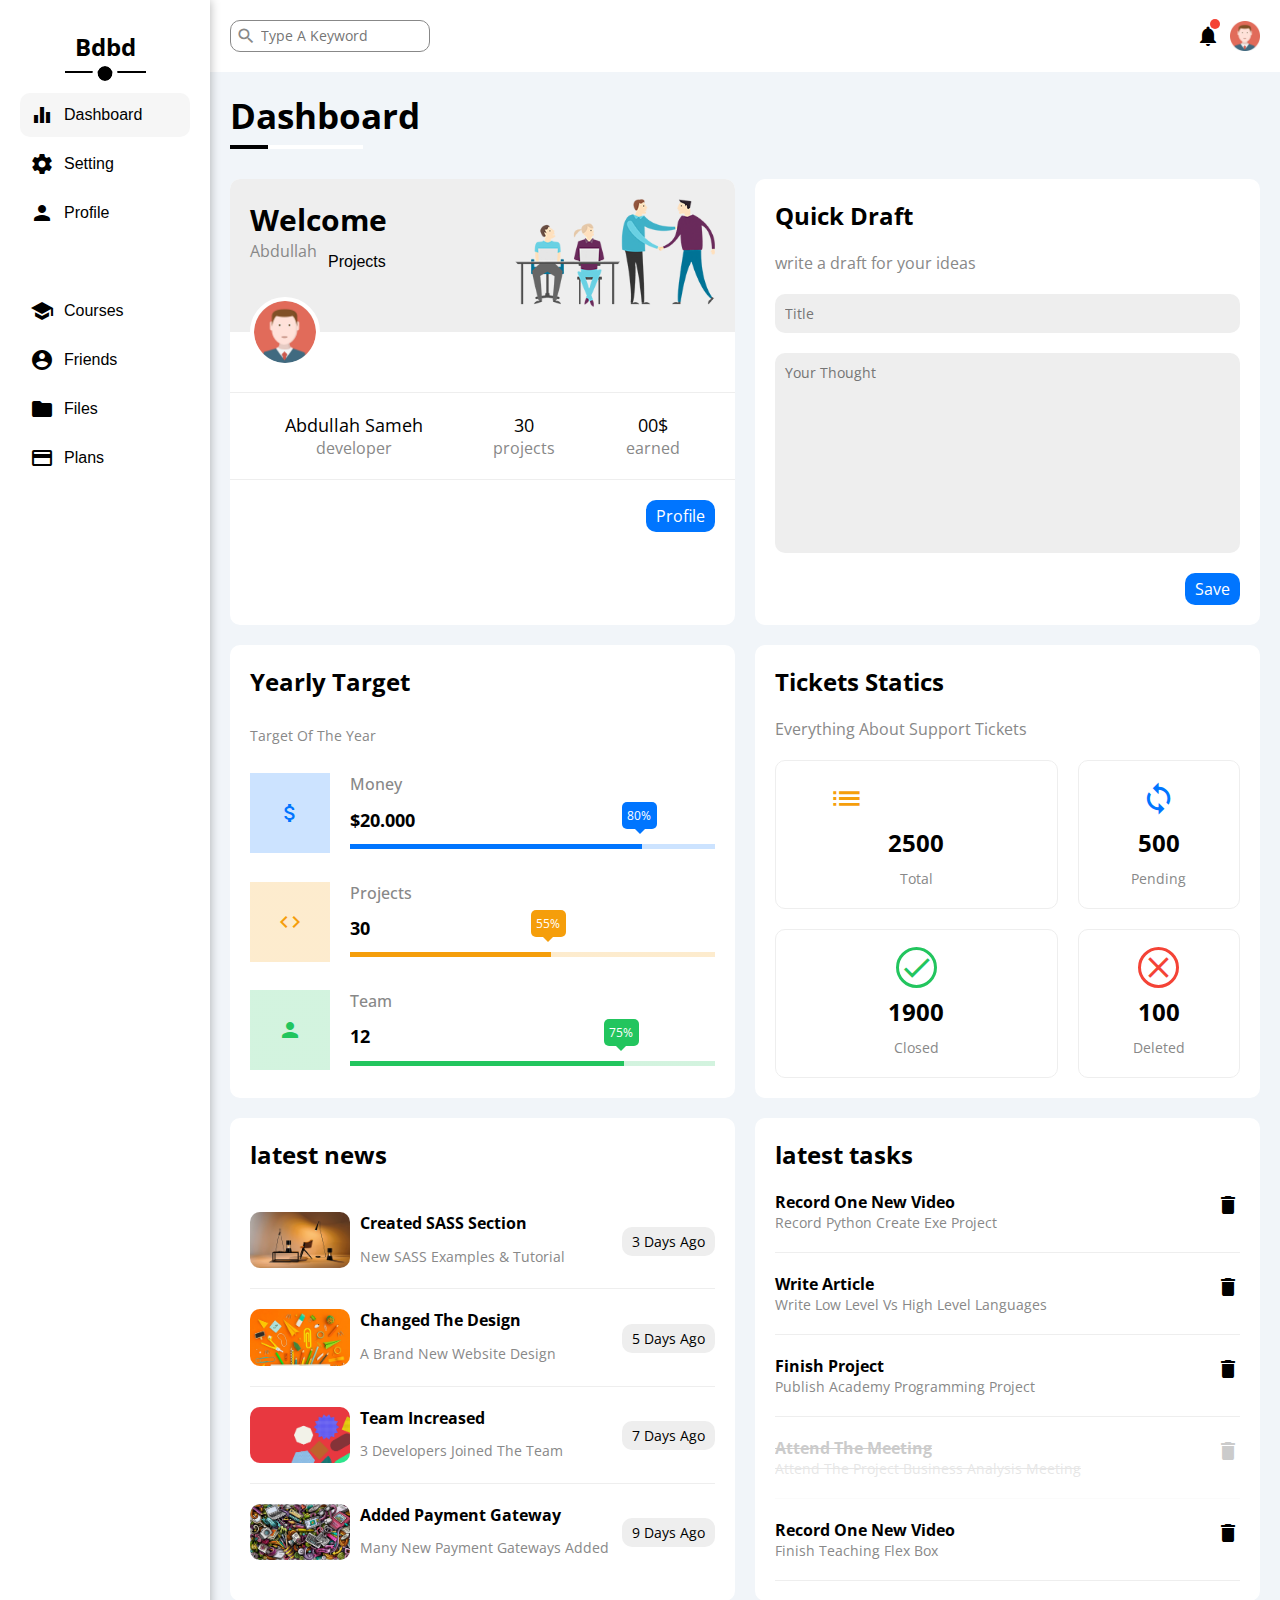
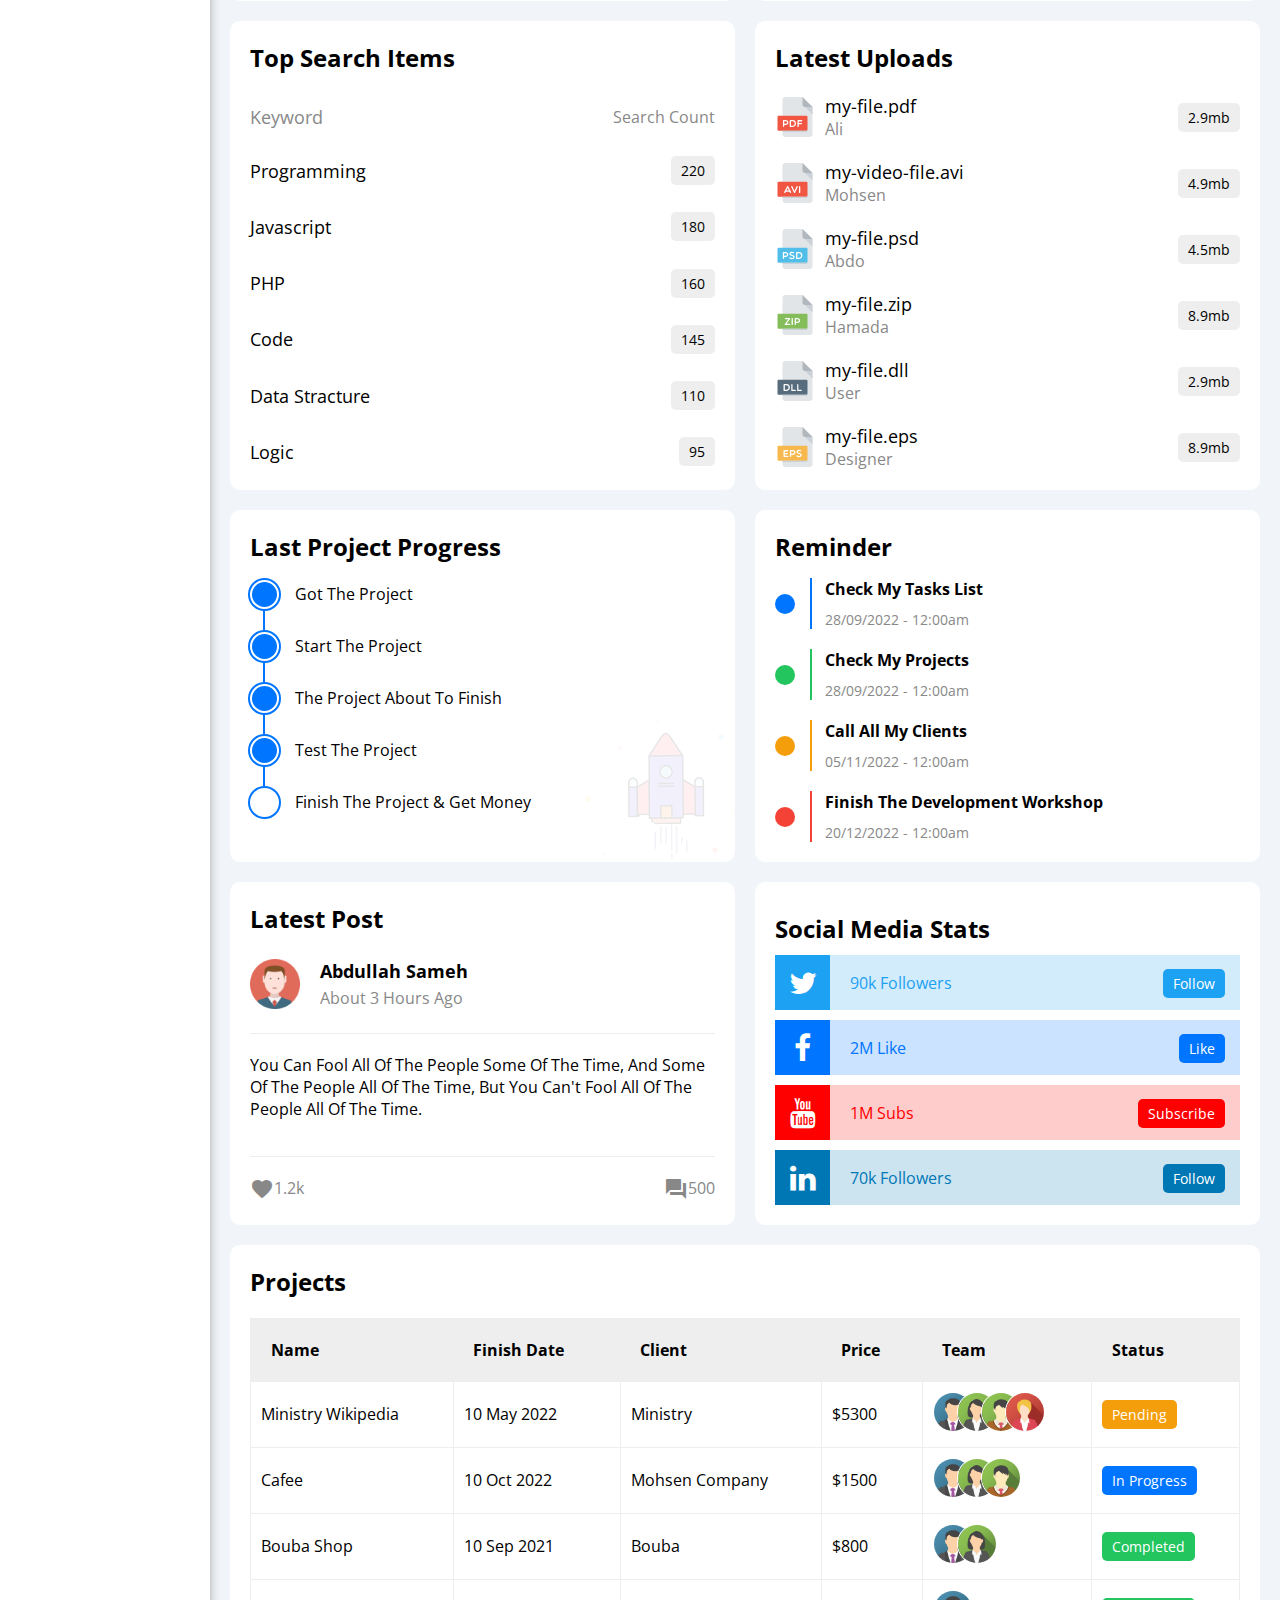
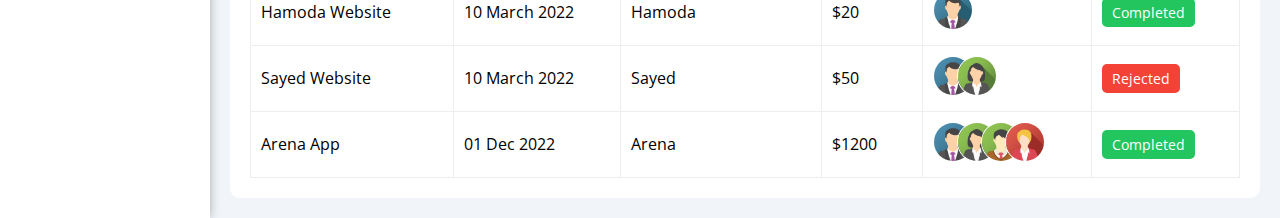
==== index.html @ 72e3f4bd "dashboard page completed" ====
<!DOCTYPE html>
<html lang="en">
<head>
  <meta charset="UTF-8">
  <meta http-equiv="X-UA-Compatible" content="IE=edge">
  <meta name="viewport" content="width=device-width, initial-scale=1.0">
  <link rel="stylesheet" href="./mainStyle.css">
  <link rel="icon" href="./imgs/outline_dashboard_black_24dp.png">
  <!-- icons link -->
  <link href="https://fonts.googleapis.com/icon?family=Material+Icons" rel="stylesheet">
  <link rel="stylesheet" href="https://cdnjs.cloudflare.com/ajax/libs/font-awesome/4.7.0/css/font-awesome.min.css">
  <!-- font google -->
  <link rel="preconnect" href="https://fonts.googleapis.com">
  <link rel="preconnect" href="https://fonts.gstatic.com" crossorigin>
  <link href="https://fonts.googleapis.com/css2?family=Open+Sans:wght@300;500;700;800&display=swap" rel="stylesheet">

  <title>dashboard</title>
</head>
<body>
  <header>
    <nav>
      <h2>bdbd</h2>
      <ul>
        <li>
          <i class="material-icons">equalizer</i>
          <a id="navLink" href="./index.html">dashboard</a>
        </li>
        <li>
          <i class="material-icons">settings</i>
          <a id="navLink" href="./pags/setting/setting.html">setting</a>
        </li>
        <li>
          <i class="material-icons">person</i>
          <a id="navLink" href="./pags/profile/profile.html">profile</a>
        </li>
        <li>
          <i class="material-icons">account_tree</i>
          <a id="navLink" href="./pags/projects/projects.html">projects</a>
        </li>
        <li>
          <i class="material-icons">school</i>
          <a id="navLink" href="./pags/courses/courses.html">courses</a>
        </li>
        <li>
          <i class="material-icons">account_circle</i>
          <a id="navLink" href="./pags/friends/friends.html">friends</a>
        </li>
        <li>
          <i class="material-icons">folder</i>
          <a id="navLink" href="./pags/friends/friends.html">files</a>
        </li>
        <li>
          <i class="material-icons">credit_card</i>
          <a id="navLink" href="./pags/friends/friends.html">plans</a>
        </li>
      </ul>
    </nav>
  </header>

  <main>
    <nav>
      <div class="search-box border-radius">
        <i class="material-icons">search</i>
        <input type="search" placeholder="Type A Keyword" >
      </div>
      <div class="right">
        <i class="material-icons">notifications</i>
        <img src="./imgs/avatar.png" alt="">
      </div>
    </nav>
    <div class="container">
      <h2>dashboard</h2>
      <div class="container">
        <section class="welcome border-radius">
          <header>
            <div class="left">
              <h2>welcome</h2>
              <p>abdullah</p>
            </div>
            <div class="right">
              <img src="imgs/welcome.png" alt="">
            </div>
          </header>
          <img src="./imgs/avatar.png" alt="">
          <section>
            <div>
              <h2>abdullah sameh</h2>
              <p>developer</p>
            </div>
            <div>
              <h2>30</h2>
              <p>projects</p>
            </div>
            <div>
              <h2>00$</h2>
              <p>earned</p>
            </div>
          </section>
          <button class="border-radius">Profile</button>
        </section>
        <section class="quick-draft border-radius">
          <h2>quick draft</h2>
          <p>write a draft for your ideas</p>
          <input type="text" placeholder="Title" class="border-radius" >
          <textarea placeholder="Your Thought" class="border-radius" ></textarea>
          <button class="border-radius">save</button>
        </section>
        <section class="yearly-target border-radius">
          <h2>yearly target</h2>
          <p>target of the year</p>
          <div>
            <i class="material-icons">attach_money</i>
            <h2>money</h2>
            <p>$20.000</p>
            <progress value=".8"></progress>
          </div>
          <div>
            <i class="material-icons">code</i>
            <h2>projects</h2>
            <p>30</p>
            <progress value=".55"></progress>
          </div>
          <div>
            <i class="material-icons">person</i>
            <h2>team</h2>
            <p>12</p>
            <progress value=".75"></progress>
          </div>
        </section>
        <section class="ticket border-radius">
          <h2>tickets statics</h2>
          <p>everything about support tickets</p>
          <div class="content">
            <section>
              <i class="material-icons">list_alt</i>
              <h2>2500</h2>
              <p>total</p>
            </section>
            <section>
              <i class="material-icons">sync</i>
              <h2>500</h2>
              <p>pending</p>
            </section>
            <section>
              <i class="material-icons">check</i>
              <h2>1900</h2>
              <p>closed</p>
            </section>
            <section>
              <i class="material-icons">clear</i>
              <h2>100</h2>
              <p>deleted</p>
            </section>
          </div>
        </section>
        
        <section class="latest-news border-radius">
          <h2>latest news</h2>
          <div class="content">
            <section>
              <img class="border-radius" src="./imgs/news-01.png" alt="new1">
              <h2>created SASS section</h2>
              <p>new SASS examples & tutorial</p>
              <p class="border-radius">3 days ago</p>
            </section>
            <section>
              <img class="border-radius" src="./imgs/news-02.png" alt="new2">
              <h2>changed the design</h2>
              <p>A Brand New Website Design</p>
              <p class="border-radius">5 days ago</p>
            </section>
            <section>
              <img class="border-radius" src="./imgs/news-03.png" alt="new3">
              <h2>Team Increased</h2>
              <p>3 Developers Joined The Team</p>
              <p class="border-radius">7 days ago</p>
            </section>
            <section>
              <img class="border-radius" src="./imgs/news-04.png" alt="new4">
              <h2>Added Payment Gateway</h2>
              <p>Many New Payment Gateways Added</p>
              <p class="border-radius">9 days ago</p>
            </section>
          </div>
        </section>

        <section class="latest-tasks border-radius">
          <h2>latest tasks</h2>
          <section>
            <h2>record one new video</h2>
            <p>record python create exe project</p>
            <i class="material-icons">delete</i>
          </section>
          <section>
            <h2>write article</h2>
            <p>Write Low Level vs High Level Languages</p>
            <i class="material-icons">delete</i>
          </section>
          <section>
            <h2>finish project</h2>
            <p>Publish Academy Programming Project</p>
            <i class="material-icons">delete</i>
          </section>
          <section disabled>
            <h2>attend the meeting</h2>
            <p>Attend The Project Business Analysis Meeting</p>
            <i class="material-icons">delete</i>
          </section>
          <section>
            <h2>record one new video</h2>
            <p>Finish Teaching Flex Box</p>
            <i class="material-icons">delete</i>
          </section>
        </section>
        
        <section class="search-item border-radius">
          <h2>top search items</h2>
          <section>
            <h2>keyword</h2>
            <p>search count</p>
          </section>
          <section>
            <h2>programming</h2>
            <p>220</p>
          </section>
          <section>
            <h2>javascript</h2>
            <p>180</p>
          </section>
          <section>
            <h2>PHP</h2>
            <p>160</p>
          </section>
          <section>
            <h2>code</h2>
            <p>145</p>
          </section>
          <section>
            <h2>data stracture</h2>
            <p>110</p>
          </section>
          <section>
            <h2>logic</h2>
            <p>95</p>
          </section>

        </section>
        <section class="latest-uploads border-radius">
          <h2>latest uploads</h2>
          <div class="content">
            <section>
              <div class="left">
                <img src="./imgs/pdf.svg" alt="pdf image">
                <h2>my-file.pdf</h2>
                <p>ali</p>
              </div>
              <div class="right">
                <p>2.9mb</p>
              </div>
            </section>
            <section>
              <div class="left">
                <img src="./imgs/avi.svg" alt="avi image">
                <h2>my-video-file.avi</h2>
                <p>mohsen</p>
              </div>
              <div class="right">
                <p>4.9mb</p>
              </div>
            </section>
            <section>
              <div class="left">
                <img src="./imgs/psd.svg" alt="psd image">
                <h2>my-file.psd</h2>
                <p>abdo</p>
              </div>
              <div class="right">
                <p>4.5mb</p>
              </div>
            </section>
            <section>
              <div class="left">
                <img src="./imgs/zip.svg" alt="zip image">
                <h2>my-file.zip</h2>
                <p>hamada</p>
              </div>
              <div class="right">
                <p>8.9mb</p>
              </div>
            </section>
            <section>
              <div class="left">
                <img src="./imgs/dll.svg" alt="dll image">
                <h2>my-file.dll</h2>
                <p>user</p>
              </div>
              <div class="right">
                <p>2.9mb</p>
              </div>
            </section>
            <section>
              <div class="left">
                <img src="./imgs/eps.svg" alt="eps image">
                <h2>my-file.eps</h2>
                <p>designer</p>
              </div>
              <div class="right">
                <p>8.9mb</p>
              </div>
            </section>
          </div>
        </section>
        <section class="progress-project border-radius">
          <h2>last project progress</h2>
          <ul>
            <li>got the project</li>
            <li>start the project</li>
            <li>the project about to finish</li>
            <li>test the project</li>
            <li>finish the project & get money</li>
          </ul>
        </section>
        
        <section class="reminder border-radius">
          <h2>reminder</h2>
          <div class="content">
            <section>
              <h2>check my tasks list</h2>
              <p>28/09/2022 - 12:00am</p>
            </section>
            <section>
              <h2>Check My Projects</h2>
              <p>28/09/2022 - 12:00am</p>
            </section>
            <section>
              <h2>Call All My Clients</h2>
              <p>05/11/2022 - 12:00am</p>
            </section>
            <section>
              <h2>Finish The Development Workshop</h2>
              <p>20/12/2022 - 12:00am</p>
            </section>
          </div>
        </section>

        <section class="latest-post border-radius">
          <h2>latest post</h2>
          <div>
            <img src="./imgs/avatar.png" alt="avatar img">
            <h2>abdullah sameh</h2>
            <p>about 3 hours ago</p>
          </div>
          <p>
            You Can Fool All Of The People Some Of The Time, And Some Of The People All Of The Time, But You Can't Fool All Of The People All Of The Time.
          </p>
          <footer>
            <div class="left">
              <i class="material-icons">favorite</i>
              <p>1.2k</p>
            </div>
            <div class="right">
              <i class="material-icons">forum</i>
              <p>500</p>
            </div>
          </footer>
        </section>

        <section class="stats border-radius">
          <h2>social media stats</h2>
          <div>
            <i class="fa fa-twitter"></i>
            <p>90k followers</p>
            <button>follow</button>
          </div>
          <div>
            <i class="fa fa-facebook"></i>
            <p>2M like</p>
            <button>like</button>
          </div>
          <div>
            <i class="fa fa-youtube"></i>
            <p>1M subs</p>
            <button>subscribe</button>
          </div>
          <div>
            <i class="fa fa-linkedin"></i>
            <p>70k followers</p>
            <button>follow</button>
          </div>
        </section>
  
        <section class="projects border-radius">
          <h2>projects</h2>
          <table>
            <thead>
              <tr>
                <th>name</th>
                <th>finish date</th>
                <th>client</th>
                <th>price</th>
                <th>team</th>
                <th>status</th>
              </tr>
            </thead>
            <tr>
              <td>Ministry Wikipedia</td>
              <td>10 May 2022</td>
              <td>Ministry</td>
              <td>$5300</td>
              <td>
                <img src="./imgs/team-01.png" alt="1">
                <img src="./imgs/team-02.png" alt="2">
                <img src="./imgs/team-03.png" alt="3">
                <img src="./imgs/team-05.png" alt="4">
              </td>
              <td>
                <p>pending</p>
              </td>
            </tr>
            <tr>
              <td>cafee</td>
              <td>10 oct 2022</td>
              <td>mohsen company</td>
              <td>$1500</td>
              <td>
                <img src="./imgs/team-01.png" alt="1">
                <img src="./imgs/team-02.png" alt="2">
                <img src="./imgs/team-03.png" alt="3">
              </td>
              <td>
                <p>in progress</p>
              </td>
            </tr>
            <tr>
              <td>bouba shop</td>
              <td>10 Sep 2021</td>
              <td>Bouba</td>
              <td>$800</td>
              <td>
                <img src="./imgs/team-01.png" alt="1">
                <img src="./imgs/team-02.png" alt="2">
              </td>
              <td>
                <p>completed</p>
              </td>
            </tr>
            <tr>
              <td>hamoda website</td>
              <td>10 march 2022</td>
              <td>hamoda</td>
              <td>$20</td>
              <td>
                <img src="./imgs/team-01.png" alt="1">
              </td>
              <td>
                <p>completed</p>
              </td>
            </tr>
            <tr>
              <td>sayed website</td>
              <td>10 march 2022</td>
              <td>sayed</td>
              <td>$50</td>
              <td>
                <img src="./imgs/team-01.png" alt="1">
                <img src="./imgs/team-02.png" alt="2">
              </td>
              <td>
                <p>rejected</p>
              </td>
            </tr>
            <tr>
              <td>arena app</td>
              <td>01 dec 2022</td>
              <td>arena</td>
              <td>$1200</td>
              <td>
                <img src="./imgs/team-01.png" alt="1">
                <img src="./imgs/team-02.png" alt="2">
                <img src="./imgs/team-03.png" alt="3">
                <img src="./imgs/team-05.png" alt="4">
              </td>
              <td>
                <p>completed</p>
              </td>
            </tr>
          </table>
        </section>

      </div>
    </div>
  </main>

  <footer>

  </footer>
  <script src="./main.js"></script>
</body>
</html>
---- mainStyle.css ----
:root {
  --main-font-color: #000;
  --second-font-color: #888;
  --main-bg: #fff;
  --second-bg: #F1F5F9;
  --third-bg: #eee;
  --red: #F44336;
  --blue: #0075FF;
  --orange: #F59E0B;
  --green: #22c55e;


  --time-trannsition: 0.3s;
  --radius: 10px;
}
* {
  padding: 0;
  margin: 0;
  box-sizing: border-box;
}
.border-radius {
  border-radius: var(--radius);
  -webkit-border-radius: var(--radius);
  -moz-border-radius: var(--radius);
  -ms-border-radius: var(--radius);
  -o-border-radius: var(--radius);
}
body {
  display: flex;
  font-family: 'Open Sans', sans-serif;
}
:is(a, ul, li, input, button, textarea) {
  all: initial;
}
button:hover {
  background-image: linear-gradient(rgb(0 0 0 / 0.2), rgb(0 0 0 / 0.2)) !important; 
}
.hover {
  background: #f6f6f6;
}
/* start nav left */
header > nav {
  padding: 20px;
  height: 100%;
  box-shadow: 0 0 10px rgb(0 0 0 / 0.3);
  background: var(--main-bg);
  position: relative;
  min-height: 100vh;
}
header > nav > h2 {
  width: max-content;
  margin: auto;
  margin-bottom: 20px;
  padding: 10px;
  text-transform: capitalize;
  position: relative;
  color: var(--main-font-color);
}
header > nav > h2::before {
  content: '';
  position: absolute;
  bottom: 0;
  left: 0;
  width: 100%;
  height: 2px;
  background: var(--main-font-color);
}
header > nav > h2::after {
  content: '';
  position: absolute;
  bottom: -7.5px;
  outline: 5px solid var(--main-bg);
  left: 50%;
  width: 15px;
  height: 15px;
  border-radius: 50%;
  background: var(--main-font-color);
  transform: translateX(-50%);
  -webkit-transform: translateX(-50%);
  -moz-transform: translateX(-50%);
  -ms-transform: translateX(-50%);
  -o-transform: translateX(-50%);
  -webkit-border-radius: 50%;
  -moz-border-radius: 50%;
  -ms-border-radius: 50%;
  -o-border-radius: 50%;
}
header > nav > ul {
  display: grid;
}
header > nav > ul > li {
  width: 150px;
  border-radius: 10px;
  margin-bottom: 5px;
  display: flex;
  align-items: center;
  gap: 10px;
  padding: 10px;
  color: var(--main-font-color);
  cursor: pointer;
  transition: var(--time-trannsition);
  -webkit-transition: var(--time-trannsition);
  -moz-transition: var(--time-trannsition);
  -ms-transition: var(--time-trannsition);
  -o-transition: var(--time-trannsition);
  -webkit-border-radius: 10px;
  -moz-border-radius: 10px;
  -ms-border-radius: 10px;
  -o-border-radius: 10px;
}
header > nav > ul > li:hover {
  background: #F6F6F6;
}
header > nav > ul > li > a {
  text-transform: capitalize;
  font-family: 'Open-sans', sans-serif;
  cursor: pointer;
}
@media only screen and (max-width: 600px){
  header > nav > h2 {
      font-size: 16px;
      padding: 0;
      padding-bottom: 10px;

  }
  header > nav > ul > li {
    width: auto;
  }
  header > nav > ul > li > a {
    display: none;
  }
}
/* end nav left */
/* start nav top */
main {
  width: 100%;
}
main > * {
  padding: 20px;
}
main > nav {
  display: flex;
  justify-content: space-between;
  width: 100%;
  background-color: var(--main-bg);
}
main > nav .search-box {
  display: flex;
  align-items: flex-start;
  gap: 5px;
  border: 1px solid var(--second-font-color);
  padding: 5px;
  width: 200px;
}
main > nav .search-box:focus-visible {
  width: 250px;
}
main > nav input {
  font-family: inherit;
  font-size: 14px;
  width: 100%;
}
main > nav .search-box > i {
  color: var(--second-font-color);
  font-size: 20px;
}
main > nav > .right {
  display: flex;
  align-items: center;
  gap: 10px;
}
main > nav > .right > i{
  position: relative;
  cursor: pointer;
}
main > nav > .right > i::before {
  content: '';
  width: 10px;
  height: 10px;
  border-radius: 50%;
  background: var(--red);
  position: absolute;
  right: 0;
  top: -5px;
  -webkit-border-radius: 50%;
  -moz-border-radius: 50%;
  -ms-border-radius: 50%;
  -o-border-radius: 50%;
}
main > nav img {
  width: 30px;
}
/* end nav top */
/* start content in main */
main > .container {
  background-color: #F1F5F9;
}
main > .container > h2 {
  text-transform: capitalize;
  font-size: 35px;
  font-weight: 700;
  margin-bottom: 30px;
  width: max-content;
  position: relative;
  padding-bottom: 10px;
  z-index: 1;
}
main > .container > h2::after {
  content: '';
  width: 70%;
  height: 4px;
  background-color: var(--main-bg);
  position: absolute;
  bottom: 0;
  left: 0;
  z-index: -2;
}
main > .container > h2::before {
  content: '';
  width: 20%;
  height: 4px;
  background-color: var(--main-font-color);
  position: absolute;
  bottom: 0;
}
main > .container > .container {
  display: grid;
  grid-template-columns: repeat(auto-fill, minmax(400px, 1fr));
  gap: 20px;
}
main > .container > .container > section {
  background-color: var(--main-bg);
  overflow: hidden;
}
.welcome > header {
  display: flex;
  justify-content: space-between;
  padding: 20px;
  background-color: var(--third-bg);
}
.welcome > header h2 {
  font-size: 30px;
  text-transform: capitalize;
  color: var(--main-font-color);
}
.welcome > header p {
  color: var(--second-font-color);
  text-transform: capitalize;
}
.welcome > header img {
  width: 200px;
}
.welcome > img {
  width: 70px;
  border: 4px solid var(--main-bg);
  margin-top: -35px;
  margin-left: 20px;
  border-radius: 50%;
  -webkit-border-radius: 50%;
  -moz-border-radius: 50%;
  -ms-border-radius: 50%;
  -o-border-radius: 50%;
}
.welcome > img + section {
  display: flex;
  justify-content: space-around;
  text-align: center;
  padding: 20px;
  font-size: 16px;
  border-top: 1px solid var(--third-bg);
  border-bottom: 1px solid var(--third-bg);
  margin: 20px 0;
}
.welcome > img + section h2 {
  font-size: 18px;
  font-weight: normal;
  text-transform: capitalize;
}
.welcome > img + section p {
  color: var(--second-font-color);
}
.welcome > button {
  background-color: var(--blue);
  padding: 5px 10px;
  color: #fff;
  font-family: inherit;
  float: right;
  margin-right: 20px;
  cursor: pointer;
  margin-bottom: 20px;
}
/* end welcome section */
/* start quick-draft */
.quick-draft {
  display: grid;
  padding: 20px;
  align-items: flex-start;
  gap: 20px;
}
.quick-draft > h2 {
  text-transform: capitalize;
  color: var(--main-font-color);
}
.quick-draft > p {
  color: var(--second-font-color);
}
.quick-draft > :is(input, textarea) {
  background-color: var(--third-bg);
  padding: 10px;
  font-family: inherit;
  font-size: 14px;
}
.quick-draft > textarea {
  min-height: 180px;
  resize: none;
  overflow-wrap: break-word;
}
.quick-draft > button {
  width: fit-content; 
  background: var(--blue);
  color: #fff;
  font-family: inherit;
  text-transform: capitalize;
  cursor: pointer;
  padding: 5px 10px;
  justify-self: end;
}
/* end quick-draft */
.yearly-target {
  padding: 20px;
  display: grid;
  gap: 20px;
  text-transform: capitalize;
}
.yearly-target > h2 {
  color: var(--main-font-color);
}
.yearly-target > p {
  color: var(--second-font-color);
  font-size: 14px;
}
.yearly-target > div {
  display: grid;
  grid-template-columns: 80px auto;
  gap: 0 20px;
}
.yearly-target > div > i {
  grid-row: 1/4;
  display: flex;
  justify-content: center;
  align-items: center;
  width: 80px;
  height: 80px;
}
.yearly-target > div > i ,
.yearly-target > div > progress::-webkit-progress-bar {
  background-image: linear-gradient(rgb(255 255 255 / .8),rgb(255 255 255 / .8) );
}
.yearly-target > div:nth-of-type(1) > i {
  color: var(--blue);
  background-color: var(--blue);
}
.yearly-target > div:nth-of-type(2) > i {
  color: var(--orange);
  background-color: var(--orange);
} 
.yearly-target > div:nth-of-type(3) > i {
  color: var(--green);
  background-color: var(--green);
} 
.yearly-target > div > h2 {
  font-size: 16px;
  font-weight: 500;
  color: var(--second-font-color);
}
.yearly-target > div > p {
  color: var(--main-font-color);
  font-weight: 700;
  font-size: 18px;
}
.yearly-target > div > progress {
  width: 100%;
  border-radius: 0;
  height: 5px;
  position: relative;
}
.yearly-target > div:nth-of-type(1) > progress::-webkit-progress-bar,
.yearly-target > div:nth-of-type(1) > progress::-webkit-progress-value {
  background-color: var(--blue);
}
.yearly-target > div:nth-of-type(2) > progress::-webkit-progress-bar,
.yearly-target > div:nth-of-type(2) > progress::-webkit-progress-value {
  background-color: var(--orange);
}
.yearly-target > div:nth-of-type(3) > progress::-webkit-progress-bar,
.yearly-target > div:nth-of-type(3) > progress::-webkit-progress-value {
  background-color: var(--green);
}
.yearly-target > div > progress::before {
  position: absolute;
  bottom: 20px;
  font-size: 12px;
  width: 25px;
  color: #fff;
  border-radius: 5px;
  padding: 5px;
  -webkit-border-radius: 5px;
  -moz-border-radius: 5px;
  -ms-border-radius: 5px;
  -o-border-radius: 5px;
}
.yearly-target > div > progress::after {
  content: '';
  position: absolute;
  bottom: 10px;
  border: 5px solid transparent;
} 
.yearly-target > div:nth-of-type(1) > progress::before {
  content: '80%';
  left: calc(80% - 20px);
  background: var(--blue);
}
.yearly-target > div:nth-of-type(1) > progress::after {
  left: calc(80% - 7.5px);
  border-color: var(--blue) transparent transparent transparent;
} 
.yearly-target > div:nth-of-type(2) > progress::before {
  content: '55%';
  left: calc(55% - 20px);
  background: var(--orange);
}
.yearly-target > div:nth-of-type(2) > progress::after {
  left: calc(55% - 7.5px);
  border-color: var(--orange) transparent transparent transparent;
} 
.yearly-target > div:nth-of-type(3) > progress::before {
  content: '75%';
  left: calc(75% - 20px);
  background: var(--green);
}
.yearly-target > div:nth-of-type(3) > progress::after {
  left: calc(75% - 7.5px);
  border-color: var(--green) transparent transparent transparent;
}
.ticket {
  padding: 20px;
  display: grid;
  gap: 20px;
}
.ticket > h2 {
  text-transform: capitalize;
}
.ticket > p {
  color: var(--second-font-color);
  text-transform: capitalize;
}
.ticket > .content {
  display: grid;
  grid-template-columns: auto auto;
  gap: 20px;
}
.ticket > .content > section {
  padding: 20px 0;
  border: 1px solid var(--third-bg);
  border-radius: 10px;
  display: grid;
  justify-items: center;
  gap: 10px;
  -webkit-border-radius: 10px;
  -moz-border-radius: 10px;
  -ms-border-radius: 10px;
  -o-border-radius: 10px;
}
.ticket > .content > section > i {
  font-size: 35px;
}
.ticket > .content > section:nth-of-type(1) > i {
  color: var(--orange);
}
.ticket > .content > section:nth-of-type(2) > i {
  color: var(--blue);
}
.ticket > .content > section:nth-of-type(3) > i {
  color: var(--green);
  border-radius: 50%;
  outline: 3px solid var(--green);
  -webkit-border-radius: 50%;
  -moz-border-radius: 50%;
  -ms-border-radius: 50%;
  -o-border-radius: 50%;
}
.ticket > .content > section:nth-of-type(4) > i {
  color: var(--red);
  border-radius: 50%;
  outline: 3px solid var(--red);
  -webkit-border-radius: 50%;
  -moz-border-radius: 50%;
  -ms-border-radius: 50%;
  -o-border-radius: 50%;
}
.ticket > .content > section > p {
  color: var(--second-font-color);
  text-transform: capitalize;
  font-size: 14px;
}
/* end ticket */
/* start latest news */
.latest-news {
  padding: 20px;
  display: grid;
  gap: 20px;
}
.latest-news > .content > section {
  display: grid;
  grid-template-columns: auto 1fr auto;
  gap: 10px;
  padding: 20px 0;
}
.latest-news img {
  width: 100px;
  grid-row: 1/3;
}
.latest-news > .content > section:not(:last-of-type) {
  border-bottom: 1px solid var(--third-bg);
}
.latest-news > .content > section > h2 {
  font-size: 16px;
  text-transform: capitalize;
}
.latest-news > .content > section > p:nth-of-type(1) {
  grid-column: 2/3;
  color: var(--second-font-color);
  text-transform: capitalize;
  font-size: 14px;
}
.latest-news > .content > section > p:nth-of-type(2) {
  margin-top: -20px;
  font-size: 14px;
  background: var(--third-bg);
  height: fit-content;
  padding: 5px 10px;
  text-transform: capitalize;
}
/* end latest news */
/* start latest tasks */
.latest-tasks {
  padding: 20px;
}
.latest-tasks > section {
  padding: 20px 0;
  display: grid;
  grid-template-columns: auto auto;
  border-bottom: 1px solid var(--third-bg);
}
.latest-tasks > section > h2 {
  text-transform: capitalize;
  font-size: 16px;
}
.latest-tasks > section > p {
  text-transform: capitalize;
  font-size: 14px;
  color: var(--second-font-color);
  grid-column: 1/2 ;
}
.latest-tasks > section > i {
  justify-self: end;
  margin-top: -20px;
  cursor: pointer;
  transition: var(--time-trannsition);
  -webkit-transition: var(--time-trannsition);
  -moz-transition: var(--time-trannsition);
  -ms-transition: var(--time-trannsition);
  -o-transition: var(--time-trannsition);
}
.latest-tasks > section > i:hover {
  color: red;
}
.latest-tasks > section:nth-last-child(2) {
  opacity: 0.2;
}
.latest-tasks > section:nth-last-child(2) > h2 {
  text-decoration: line-through;
}
.latest-tasks > section:nth-last-child(2) > p {
  text-decoration: line-through;
}
/* end latest tasks */
/* search-item */
.search-item {
  display: grid;
  padding: 20px;
  gap: 20px;
}
.search-item > h2 {
  text-transform: capitalize;
}
.search-item > section {
  display: flex;
  justify-content: space-between;
  align-items: center;
}
.search-item > section:nth-of-type(1) {
  text-transform: capitalize;
  color: var(--second-font-color);
}
.search-item > section > h2 {
  font-size: 18px;
  text-transform: capitalize;
  font-weight: normal;
}
.search-item > section:not(:nth-of-type(1)) > p {
  background: var(--third-bg);
  padding: 5px 10px;
  font-size: 14px;
  border-radius: 5px;
  -webkit-border-radius: 5px;
  -moz-border-radius: 5px;
  -ms-border-radius: 5px;
  -o-border-radius: 5px;
}
/* end search-item */
/* start latest uploads */
.latest-uploads {
  padding: 20px;
  display: grid;
  gap: 20px;
}
.latest-uploads > h2 {
  text-transform: capitalize;
}
.latest-uploads > .content {
  display: inherit;
  gap: inherit;
}
.latest-uploads > .content > section {
  display: flex;
  justify-content: space-between;
  align-items: center;
}
.latest-uploads > .content > section > .left {
  display: grid;
  grid-template-columns: auto auto;
  align-items: center;
  column-gap: 10px;
}
.latest-uploads > .content h2 {
  font-weight: normal;
  font-size: 18px;
}
.latest-uploads > .content > section > .left p {
  color: var(--second-font-color);
  text-transform: capitalize;
  font-family: inherit;
}
.latest-uploads img {
  width: 40px;
  grid-row: 1/3;
}
.latest-uploads > .content > section > .right {
  background: var(--third-bg);
  padding: 5px 10px;
  border-radius: 5px;
  font-size: 14px;
  -webkit-border-radius: 5px;
  -moz-border-radius: 5px;
  -ms-border-radius: 5px;
  -o-border-radius: 5px;
}
/* end latest uploads */
/* start progress-project */
.progress-project {
  padding: 20px;
  display: grid;
  align-content: start;
  gap: 20px;
  background-image: linear-gradient(rgb(255 255 255 / 0.9), rgb(255 255 255 / 0.9)), url('./imgs/project.png');
  background-size: 150px;
  background-repeat: no-repeat;
  background-position: bottom right;
}
.progress-project > h2 {
  text-transform: capitalize;
}
.progress-project > ul {
  display: grid;
  gap: 30px;
}
.progress-project > ul > li {
  position: relative;
  margin-left: 45px;
  text-transform: capitalize;
  font-family: 'Open Sans', sans-serif;
}
.progress-project > ul > li:not(:last-child):after {
  content: '';
  position: absolute;
  width: 2px;
  height: 20px;
  left: -32.5px;
  bottom: -25px;
  background: var(--blue);
}
.progress-project > ul > li::before {
  content: '';
  position: absolute;
  width: 25px;
  height: 25px;
  background: var(--blue);
  border-radius: 50%;
  border: 2px solid #fff;
  outline: 2px solid var(--blue);
  left: -45px;
  bottom: -4.2px;
  -webkit-border-radius: 50%;
  -moz-border-radius: 50%;
  -ms-border-radius: 50%;
  -o-border-radius: 50%;
}
.progress-project > ul > li:nth-last-of-type(2):before {
  animation: pop linear 1s infinite alternate;
  -webkit-animation: pop linear 1s infinite alternate;
} 
.progress-project > ul > li:last-of-type::before {
  background: var(--main-bg);
}
@keyframes pop {
  0% {
    background: var(--blue);
  }
  100% {
    background: var(--main-bg);
  }
}
/* end progress-project */
/* start reminder */
.reminder {
  padding: 20px;
  display: grid;
  gap: 15px;
}
.reminder > h2 {
  text-transform: capitalize;
}
.reminder > .content {
  display: grid;
  gap: 20px;
}
.reminder > div > section {
  padding-left: 50px;
  position: relative;
}
.reminder > div > section::before {
  content: '';
  width: 20px;
  height: 20px;
  position: absolute;
  left: 0;
  top: 50%;
  transform: translateY(-50%);
  border-radius: 50%;
  -webkit-border-radius: 50%;
  -moz-border-radius: 50%;
  -ms-border-radius: 50%;
  -o-border-radius: 50%;
  -webkit-transform: translateY(-50%);
  -moz-transform: translateY(-50%);
  -ms-transform: translateY(-50%);
  -o-transform: translateY(-50%);
}
.reminder > div > section::after {
  content: '';
  width: 2px;
  height: 100%;
  position: absolute;
  top: 0;
  left: 35px;
}
.reminder > div > section:nth-of-type(1)::after,
.reminder > div > section:nth-of-type(1)::before {
  background-color: var(--blue);
}
.reminder > div > section:nth-of-type(2)::after,
.reminder > div > section:nth-of-type(2)::before {
  background-color: var(--green);
}
.reminder > div > section:nth-of-type(3)::after,
.reminder > div > section:nth-of-type(3)::before {
  background-color: var(--orange);
}
.reminder > div > section:nth-of-type(4)::after,
.reminder > div > section:nth-of-type(4)::before {
  background-color: var(--red);
}
.reminder > div > section > h2 {
  text-transform: capitalize;
  font-size: 16px;
  margin-bottom: 10px;
}
.reminder > div > section > p {
  font-size: 14px;
  color: var(--second-font-color);
}
/* end reminder */
/* start latest-post */
.latest-post {
  padding: 20px;
  display: grid;
  gap: 20px;
}
.latest-post {
  text-transform: capitalize;
}
.latest-post > div {
  display: grid;
  grid-template-columns: auto 1fr;
  column-gap: 20px;
}
.latest-post > div > img {
  width: 50px;
  grid-row: 1/3;
}
.latest-post > div > h2 {
  font-size: 18px;
}
.latest-post > div > p {
  color: var(--second-font-color);
}
.latest-post > p {
  border-top:1px solid var(--third-bg);
  border-bottom:1px solid var(--third-bg);
  min-height: 120px;
  padding: 20px 0;
}
.latest-post > footer {
  display: flex;
  justify-content: space-between;
}
.latest-post > footer > * {
  display: flex;
  color: var(--second-font-color);
}
/* end latest-post */
/* start stats */
.stats {
  padding: 20px;
  display: grid;
  gap: 10px;
}
.stats > h2 {
  margin-top: 10px;
  text-transform: capitalize;
}
.stats > div {
  display: grid;
  grid-template-columns: auto 1fr auto;
  column-gap: 20px;
  align-items: baseline;
}
.stats > div > i {
  grid-row: 1/3;
  width: 55px;
  height: 55px;
  color: #fff;
  font-size: 30px;
  display: flex;
  justify-content: center;
  align-items: center;
}
.stats > div > i:hover {
  transform: rotate(5deg);
  transition: var(--time-trannsition);
  -webkit-transform: rotate(5deg);
  -moz-transform: rotate(5deg);
  -ms-transform: rotate(5deg);
  -o-transform: rotate(5deg);
  -webkit-transition: var(--time-trannsition);
  -moz-transition: var(--time-trannsition);
  -ms-transition: var(--time-trannsition);
  -o-transition: var(--time-trannsition);
}
.stats > div > *:not(i) {
  text-transform: capitalize;
  transform: translateY(-5px);
  -webkit-transform: translateY(-5px);
  -moz-transform: translateY(-5px);
  -ms-transform: translateY(-5px);
  -o-transform: translateY(-5px);
}
.stats > div > button {
  margin-right: 15px;
  cursor: pointer;
  font-family: inherit;
  font-size: 14px;
  padding: 5px 10px;
  border-radius: 5px;
  color: #fff;
  -webkit-border-radius: 5px;
  -moz-border-radius: 5px;
  -ms-border-radius: 5px;
  -o-border-radius: 5px;
} 
.stats > div:nth-of-type(1) > button {
  background: #1da1f2;
}
.stats > div:nth-of-type(1) {
  background: #1da1f2;
  background-image: linear-gradient(rgb(255 255 255 / 0.8), rgb(255 255 255 / 0.8));
}
.stats > div:nth-of-type(1) > i {
  background: #1da1f2;
}
.stats > div:nth-of-type(1) > p {
  color: #1da1f2;
}
.stats > div:nth-of-type(2) > button {
  background: var(--blue);
}
.stats > div:nth-of-type(2) {
  background: var(--blue);
  background-image: linear-gradient(rgb(255 255 255 / 0.8), rgb(255 255 255 / 0.8));
}
.stats > div:nth-of-type(2) > i {
  background: var(--blue);
}
.stats > div:nth-of-type(2) > p {
  color: var(--blue);
}
.stats > div:nth-of-type(3) > button {
  background: red;
}
.stats > div:nth-of-type(3) {
  background: red;
  background-image: linear-gradient(rgb(255 255 255 / 0.8), rgb(255 255 255 / 0.8));
}
.stats > div:nth-of-type(3) > i {
  background: red;
}
.stats > div:nth-of-type(3) > p {
  color: red;
}
.stats > div:nth-of-type(4) > button {
  background: #0077B5;
}
.stats > div:nth-of-type(4) {
  background: #0077B5;
  background-image: linear-gradient(rgb(255 255 255 / 0.8), rgb(255 255 255 / 0.8));
}
.stats > div:nth-of-type(4) > i {
  background: #0077B5;
}
.stats > div:nth-of-type(4) > p {
  color: #0077B5;
}
/* end stats */
/* start projects */
.projects {
  padding: 20px;
  overflow: auto !important;
}
.projects > h2 {
  text-transform: capitalize;
  margin-bottom: 20px;
}

.projects img {
  width: 40px;
  border-radius: 50%;
  position: relative;
  border: 1px solid #fff;
  -webkit-border-radius: 50%;
  -moz-border-radius: 50%;
  -ms-border-radius: 50%;
  -o-border-radius: 50%;
}
.projects img:not(:first-child) {
  margin-left: -20px ;
}
.projects img:hover {
  z-index: 10;
  cursor: pointer;
}
@media only screen and (min-width: 1050px) and (max-width: 1500px) {
  .projects {
    grid-column: 1/3;
  }
}
@media only screen and (min-width: 1500px) {
  .projects {
    grid-column: 1/4;
  }
}
.projects > table {
  width: 100%;
  border-collapse: collapse;
  min-width: max-content;
}
.projects > table > thead {
  background: var(--third-bg);
  border: 1px solid var(--third-bg);
}
.projects > table > thead > tr > th {
  text-align: start;
  padding: 20px;
  text-transform: capitalize;
}
.projects > table > tbody > tr > td {
  padding: 10px;
  border: 1px solid var(--third-bg);
  text-transform: capitalize;
}
.projects > table > tbody > tr:hover > td {
  background: rgb(0 0 0 / .015);
}
.projects > table > tbody > tr > td:last-of-type > p {
  padding: 5px 10px;
  max-width: fit-content;
  font-size: 14px;
  border-radius: 5px;
  color: #fff;
  -webkit-border-radius: 5px;
  -moz-border-radius: 5px;
  -ms-border-radius: 5px;
  -o-border-radius: 5px;
}
.projects > table > tbody > tr:nth-of-type(1) > td:last-of-type > p {
  background: var(--orange);
}
.projects > table > tbody > tr:nth-of-type(2) > td:last-of-type > p {
  background: var(--blue);
}
.projects > table > tbody > tr:is(:nth-of-type(3), :nth-of-type(4), :nth-of-type(6)) > td:last-of-type > p {
  background: var(--green);
}
.projects > table > tbody > tr:nth-of-type(5) > td > p {
  background: var(--red);
}
/* end projects */
/* end content in main */
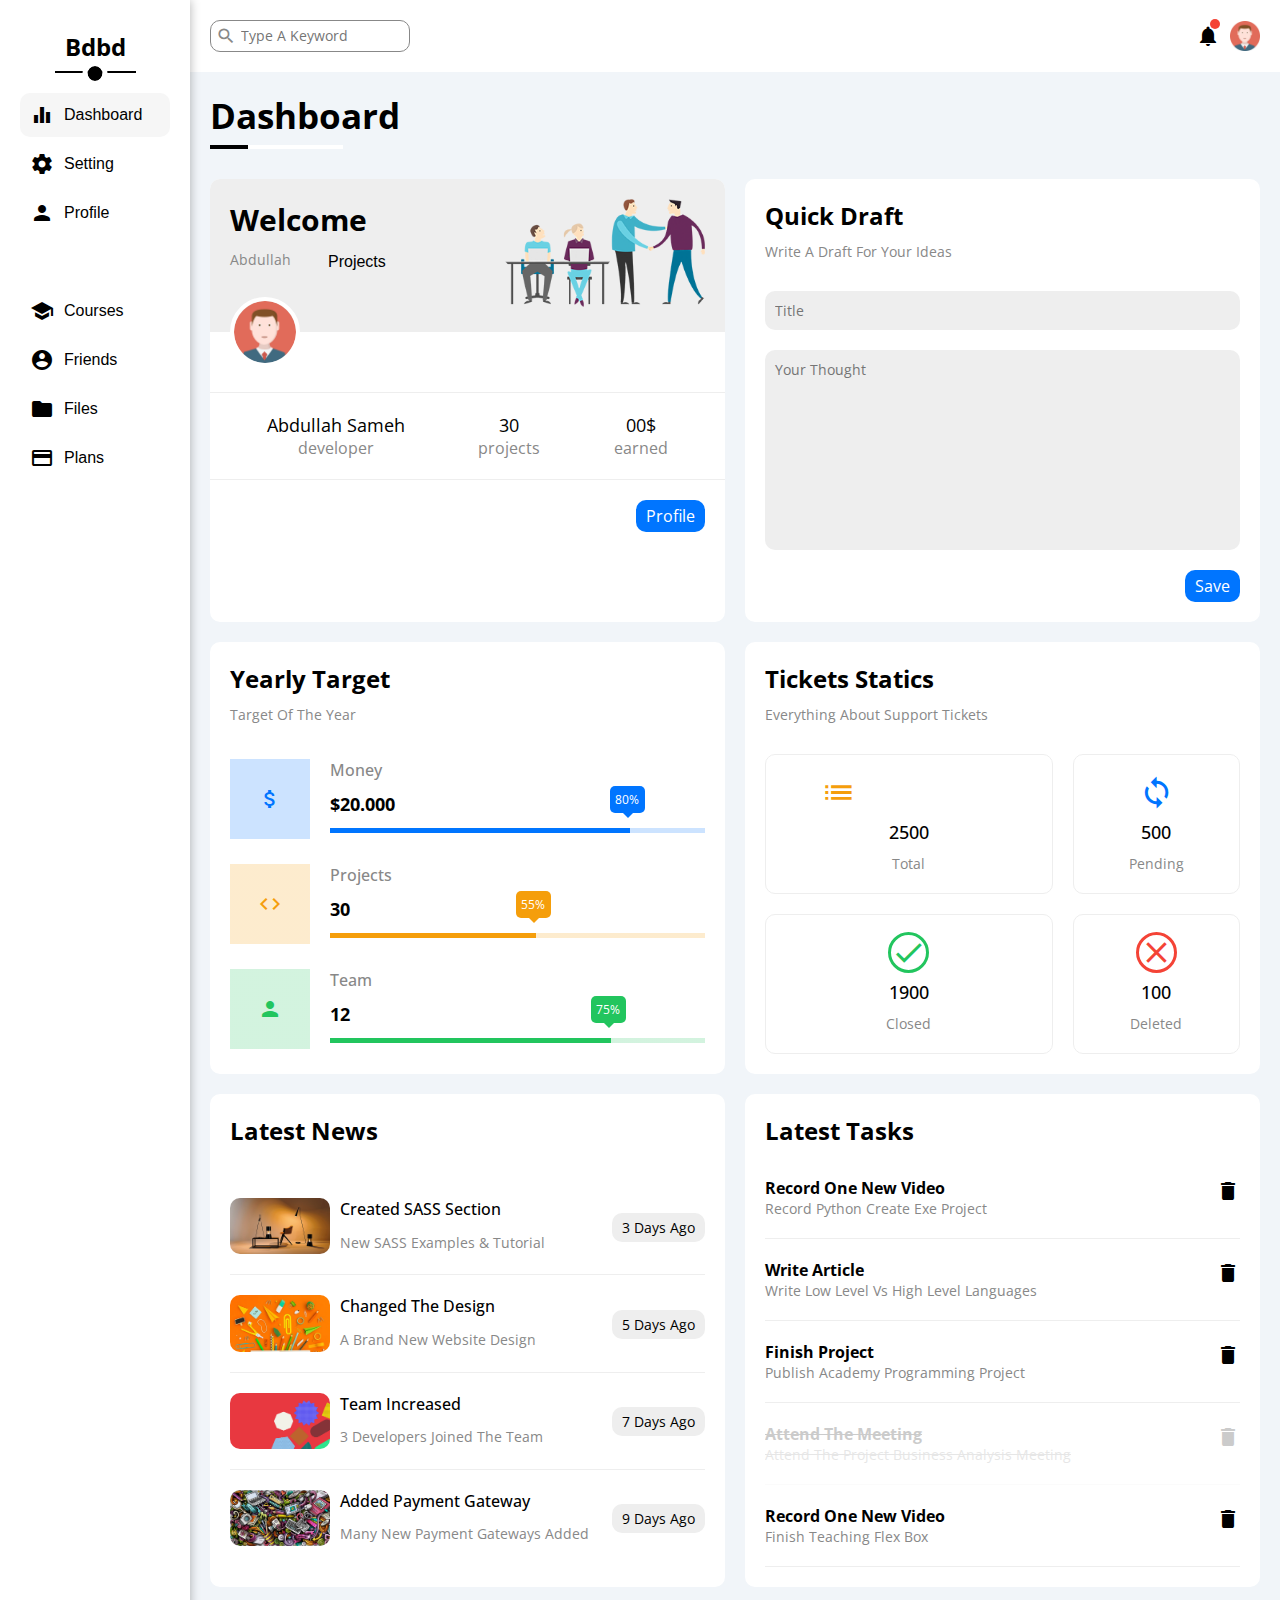
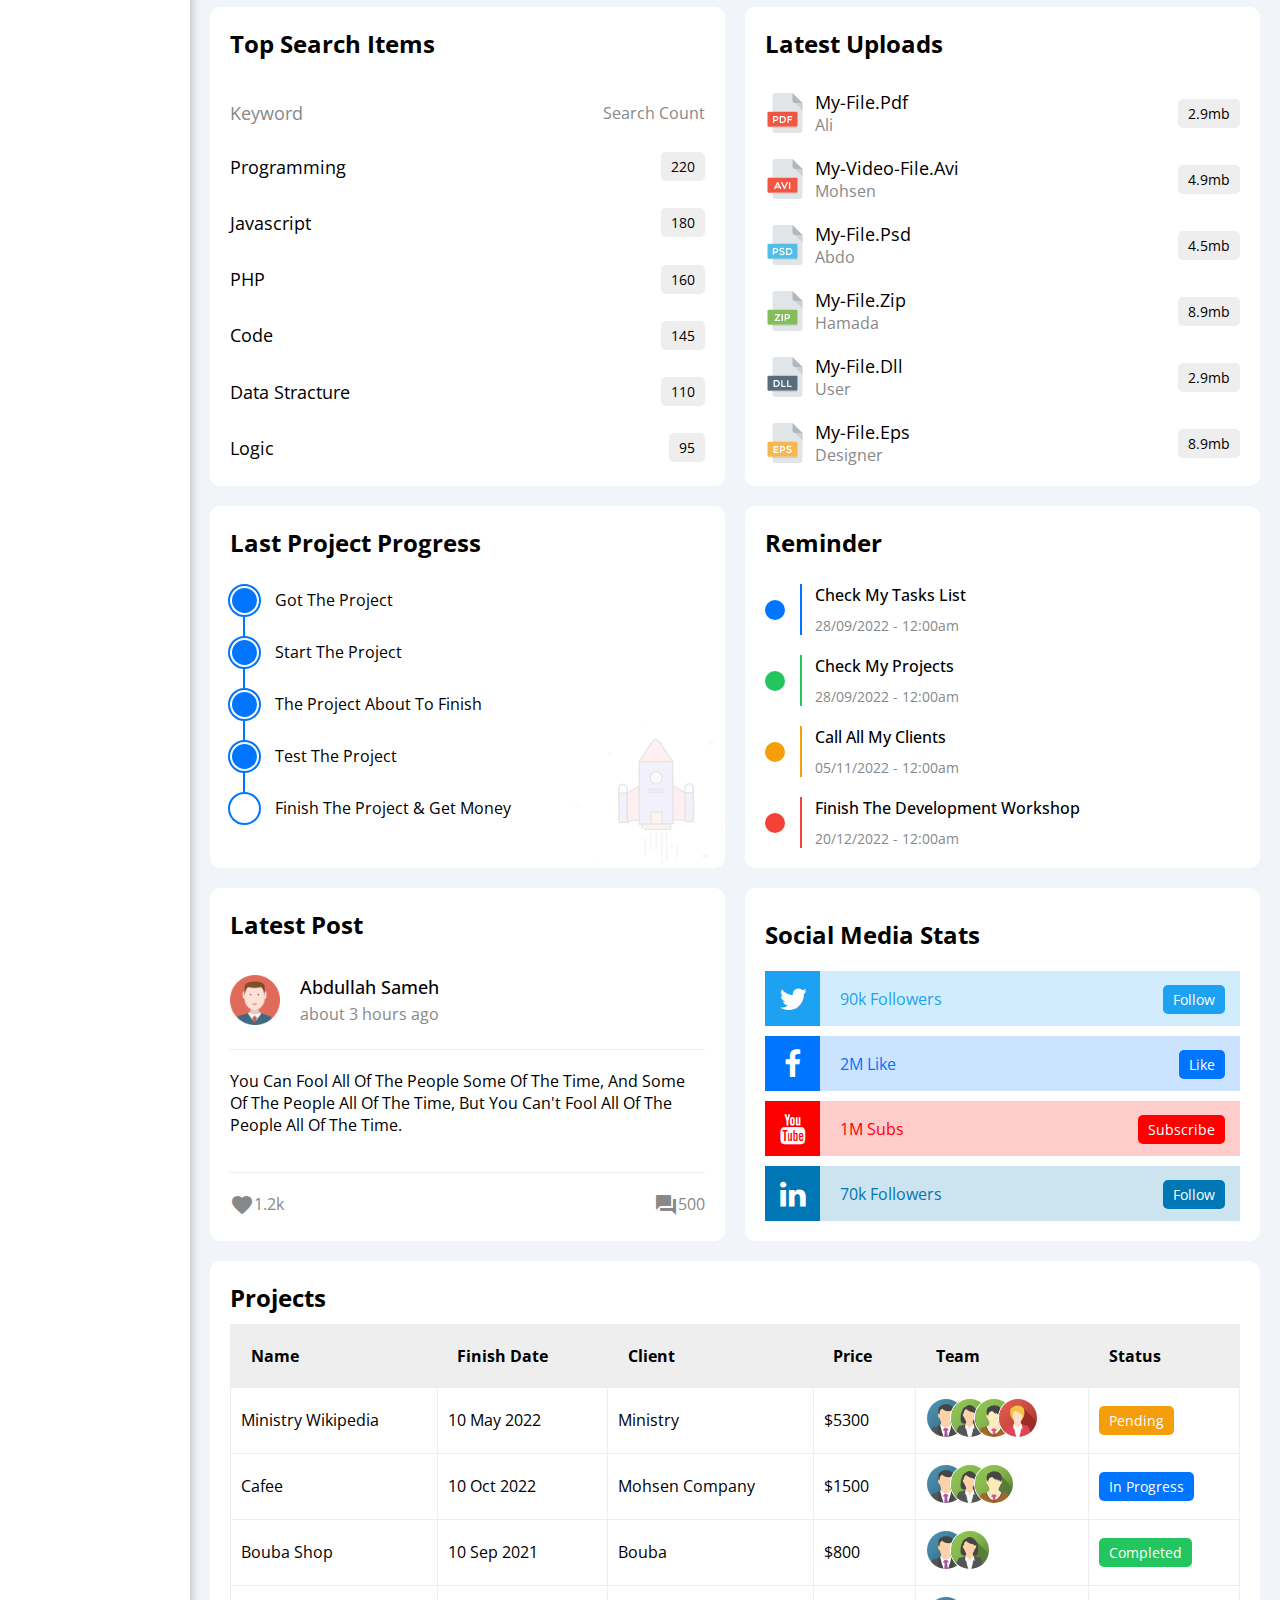
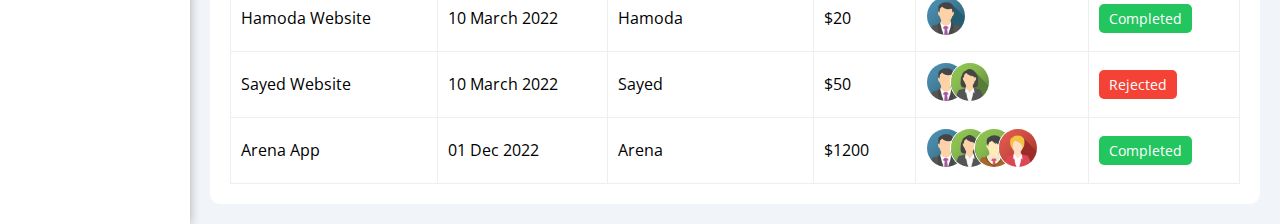
==== commit a734ccd2: "setting page and some editing in dashboard page" ====
--- a/index.html
+++ b/index.html
@@ -14,7 +14,7 @@
   <link rel="preconnect" href="https://fonts.gstatic.com" crossorigin>
   <link href="https://fonts.googleapis.com/css2?family=Open+Sans:wght@300;500;700;800&display=swap" rel="stylesheet">
 
-  <title>dashboard</title>
+  <title>Dashboard</title>
 </head>
 <body>
   <header>
@@ -22,36 +22,52 @@
       <h2>bdbd</h2>
       <ul>
         <li>
-          <i class="material-icons">equalizer</i>
-          <a id="navLink" href="./index.html">dashboard</a>
-        </li>
-        <li>
-          <i class="material-icons">settings</i>
-          <a id="navLink" href="./pags/setting/setting.html">setting</a>
-        </li>
-        <li>
-          <i class="material-icons">person</i>
-          <a id="navLink" href="./pags/profile/profile.html">profile</a>
-        </li>
-        <li>
-          <i class="material-icons">account_tree</i>
-          <a id="navLink" href="./pags/projects/projects.html">projects</a>
-        </li>
-        <li>
-          <i class="material-icons">school</i>
-          <a id="navLink" href="./pags/courses/courses.html">courses</a>
-        </li>
-        <li>
-          <i class="material-icons">account_circle</i>
-          <a id="navLink" href="./pags/friends/friends.html">friends</a>
-        </li>
-        <li>
-          <i class="material-icons">folder</i>
-          <a id="navLink" href="./pags/friends/friends.html">files</a>
-        </li>
-        <li>
-          <i class="material-icons">credit_card</i>
-          <a id="navLink" href="./pags/friends/friends.html">plans</a>
+          <a id="navLink" href="./index.html">
+            <i class="material-icons">equalizer</i>
+            dashboard
+          </a>
+        </li>
+        <li>
+          <a id="navLink" href="./pags/setting/setting.html">
+            <i class="material-icons">settings</i>
+            setting
+          </a>
+        </li>
+        <li>
+          <a id="navLink" href="./pags/profile/profile.html">
+            <i class="material-icons">person</i>
+            profile
+          </a>
+        </li>
+        <li>
+          <a id="navLink" href="./pags/projects/projects.html">
+            <i class="material-icons">account_tree</i>
+            projects
+          </a>
+        </li>
+        <li>
+          <a id="navLink" href="./pags/courses/courses.html">
+            <i class="material-icons">school</i>
+            courses
+          </a>
+        </li>
+        <li>
+          <a id="navLink" href="./pags/friends/friends.html">
+            <i class="material-icons">account_circle</i>
+            friends
+          </a>
+        </li>
+        <li>
+          <a id="navLink" href="./pags/friends/friends.html">
+            <i class="material-icons">folder</i>
+            files
+          </a>
+        </li>
+        <li>
+          <a id="navLink" href="./pags/friends/friends.html">
+            <i class="material-icons">credit_card</i>
+            plans
+          </a>
         </li>
       </ul>
     </nav>
@@ -71,7 +87,7 @@
     <div class="container">
       <h2>dashboard</h2>
       <div class="container">
-        <section class="welcome border-radius">
+        <section class="welcome">
           <header>
             <div class="left">
               <h2>welcome</h2>
@@ -98,16 +114,20 @@
           </section>
           <button class="border-radius">Profile</button>
         </section>
-        <section class="quick-draft border-radius">
-          <h2>quick draft</h2>
-          <p>write a draft for your ideas</p>
+        <section class="quick-draft ">
+          <header>
+            <h2>quick draft</h2>
+            <p>write a draft for your ideas</p>
+          </header>
           <input type="text" placeholder="Title" class="border-radius" >
           <textarea placeholder="Your Thought" class="border-radius" ></textarea>
           <button class="border-radius">save</button>
         </section>
-        <section class="yearly-target border-radius">
-          <h2>yearly target</h2>
-          <p>target of the year</p>
+        <section class="yearly-target">
+          <header>
+            <h2>yearly target</h2>
+            <p>target of the year</p>
+          </header>
           <div>
             <i class="material-icons">attach_money</i>
             <h2>money</h2>
@@ -127,9 +147,11 @@
             <progress value=".75"></progress>
           </div>
         </section>
-        <section class="ticket border-radius">
-          <h2>tickets statics</h2>
-          <p>everything about support tickets</p>
+        <section class="ticket">
+          <header>
+            <h2>tickets statics</h2>
+            <p>everything about support tickets</p>
+          </header>
           <div class="content">
             <section>
               <i class="material-icons">list_alt</i>
@@ -154,7 +176,7 @@
           </div>
         </section>
         
-        <section class="latest-news border-radius">
+        <section class="latest-news">
           <h2>latest news</h2>
           <div class="content">
             <section>
@@ -184,7 +206,7 @@
           </div>
         </section>
 
-        <section class="latest-tasks border-radius">
+        <section class="latest-tasks">
           <h2>latest tasks</h2>
           <section>
             <h2>record one new video</h2>
@@ -213,7 +235,7 @@
           </section>
         </section>
         
-        <section class="search-item border-radius">
+        <section class="search-item">
           <h2>top search items</h2>
           <section>
             <h2>keyword</h2>
@@ -245,7 +267,7 @@
           </section>
 
         </section>
-        <section class="latest-uploads border-radius">
+        <section class="latest-uploads">
           <h2>latest uploads</h2>
           <div class="content">
             <section>
@@ -310,7 +332,7 @@
             </section>
           </div>
         </section>
-        <section class="progress-project border-radius">
+        <section class="progress-project">
           <h2>last project progress</h2>
           <ul>
             <li>got the project</li>
@@ -321,7 +343,7 @@
           </ul>
         </section>
         
-        <section class="reminder border-radius">
+        <section class="reminder">
           <h2>reminder</h2>
           <div class="content">
             <section>
@@ -343,7 +365,7 @@
           </div>
         </section>
 
-        <section class="latest-post border-radius">
+        <section class="latest-post">
           <h2>latest post</h2>
           <div>
             <img src="./imgs/avatar.png" alt="avatar img">
@@ -365,7 +387,7 @@
           </footer>
         </section>
 
-        <section class="stats border-radius">
+        <section class="stats">
           <h2>social media stats</h2>
           <div>
             <i class="fa fa-twitter"></i>
@@ -389,7 +411,7 @@
           </div>
         </section>
   
-        <section class="projects border-radius">
+        <section class="projects">
           <h2>projects</h2>
           <table>
             <thead>
--- a/mainStyle.css
+++ b/mainStyle.css
@@ -25,6 +25,15 @@
   -ms-border-radius: var(--radius);
   -o-border-radius: var(--radius);
 }
+::-webkit-scrollbar {
+  width: 10px;
+}
+::-webkit-scrollbar-track {
+  background: var(--main-bg);
+}
+::-webkit-scrollbar-thumb {
+  background: var(--blue);
+}
 body {
   display: flex;
   font-family: 'Open Sans', sans-serif;
@@ -34,9 +43,39 @@
 }
 button:hover {
   background-image: linear-gradient(rgb(0 0 0 / 0.2), rgb(0 0 0 / 0.2)) !important; 
+  cursor: pointer;
 }
 .hover {
   background: #f6f6f6;
+}
+/* for sections and header init and paragraph after */
+main > .container > .container > section {
+  background-color: var(--main-bg);
+  border-radius: var(--radius);
+  padding: 20px;
+  overflow: hidden;
+  -webkit-border-radius: var(--radius);
+  -moz-border-radius: var(--radius);
+  -ms-border-radius: var(--radius);
+  -o-border-radius: var(--radius);
+}
+main > .container > .container > section > h2,
+main > .container > .container > section > header > h2 {
+  text-transform: capitalize;
+  color: var(--main-font-color);
+  margin-bottom: 10px;
+}
+section > header > h2 + p,
+section > header > div h2 + p {
+  color: var(--second-font-color);
+  text-transform: capitalize;
+  margin: 10px 0;
+  font-size: 14px;
+}
+section > div h2 {
+  text-transform: capitalize;
+  font-size: 18px;
+  font-weight: 500;
 }
 /* start nav left */
 header > nav {
@@ -92,10 +131,6 @@
   width: 150px;
   border-radius: 10px;
   margin-bottom: 5px;
-  display: flex;
-  align-items: center;
-  gap: 10px;
-  padding: 10px;
   color: var(--main-font-color);
   cursor: pointer;
   transition: var(--time-trannsition);
@@ -115,23 +150,30 @@
   text-transform: capitalize;
   font-family: 'Open-sans', sans-serif;
   cursor: pointer;
+  padding: 10px;
+  display: flex;
+  align-items: center;
+  gap: 10px;
 }
 @media only screen and (max-width: 600px){
   header > nav > h2 {
       font-size: 16px;
       padding: 0;
       padding-bottom: 10px;
-
+  }
+  header > nav {
+    padding: 10px;
   }
   header > nav > ul > li {
     width: auto;
   }
   header > nav > ul > li > a {
-    display: none;
-  }
-}
-/* end nav left */
-/* start nav top */
+    width: 20px;
+    overflow: hidden;
+  }
+}
+/* end left nav */
+/* start top nav */
 main {
   width: 100%;
 }
@@ -190,7 +232,7 @@
 main > nav img {
   width: 30px;
 }
-/* end nav top */
+/* end top nav */
 /* start content in main */
 main > .container {
   background-color: #F1F5F9;
@@ -228,9 +270,13 @@
   grid-template-columns: repeat(auto-fill, minmax(400px, 1fr));
   gap: 20px;
 }
-main > .container > .container > section {
-  background-color: var(--main-bg);
-  overflow: hidden;
+@media only screen and (max-width: 600px) { 
+  main > .container > .container {
+    grid-template-columns: minmax(100px, 1fr);
+  }
+}
+.welcome {
+  padding: 0 !important;
 }
 .welcome > header {
   display: flex;
@@ -289,17 +335,27 @@
   cursor: pointer;
   margin-bottom: 20px;
 }
+@media only screen and (max-width: 600px) {
+  .welcome > header img {
+    display: none;
+  }
+  .welcome > img {
+    margin-left: calc(50% - 35px);
+  }
+  .welcome > img + section {
+    flex-direction: column;
+    gap: 10px;
+  }
+  .welcome > img + section > div > h2 {
+    margin-bottom: 5px;
+  }
+} 
 /* end welcome section */
 /* start quick-draft */
 .quick-draft {
   display: grid;
-  padding: 20px;
   align-items: flex-start;
   gap: 20px;
-}
-.quick-draft > h2 {
-  text-transform: capitalize;
-  color: var(--main-font-color);
 }
 .quick-draft > p {
   color: var(--second-font-color);
@@ -327,13 +383,9 @@
 }
 /* end quick-draft */
 .yearly-target {
-  padding: 20px;
   display: grid;
   gap: 20px;
   text-transform: capitalize;
-}
-.yearly-target > h2 {
-  color: var(--main-font-color);
 }
 .yearly-target > p {
   color: var(--second-font-color);
@@ -442,13 +494,10 @@
   left: calc(75% - 7.5px);
   border-color: var(--green) transparent transparent transparent;
 }
+/* start ticket */
 .ticket {
-  padding: 20px;
   display: grid;
   gap: 20px;
-}
-.ticket > h2 {
-  text-transform: capitalize;
 }
 .ticket > p {
   color: var(--second-font-color);
@@ -506,7 +555,6 @@
 /* end ticket */
 /* start latest news */
 .latest-news {
-  padding: 20px;
   display: grid;
   gap: 20px;
 }
@@ -541,11 +589,19 @@
   padding: 5px 10px;
   text-transform: capitalize;
 }
+
+@media only screen and (max-width: 600px) { 
+  .latest-news > .content > section {
+    display: flex;
+    flex-direction: column;
+    align-items: center;
+  }
+  .latest-news > .content > section > * {
+    margin: 0 !important;
+  }
+}
 /* end latest news */
 /* start latest tasks */
-.latest-tasks {
-  padding: 20px;
-}
 .latest-tasks > section {
   padding: 20px 0;
   display: grid;
@@ -588,11 +644,7 @@
 /* search-item */
 .search-item {
   display: grid;
-  padding: 20px;
   gap: 20px;
-}
-.search-item > h2 {
-  text-transform: capitalize;
 }
 .search-item > section {
   display: flex;
@@ -621,12 +673,8 @@
 /* end search-item */
 /* start latest uploads */
 .latest-uploads {
-  padding: 20px;
   display: grid;
   gap: 20px;
-}
-.latest-uploads > h2 {
-  text-transform: capitalize;
 }
 .latest-uploads > .content {
   display: inherit;
@@ -669,7 +717,6 @@
 /* end latest uploads */
 /* start progress-project */
 .progress-project {
-  padding: 20px;
   display: grid;
   align-content: start;
   gap: 20px;
@@ -677,9 +724,6 @@
   background-size: 150px;
   background-repeat: no-repeat;
   background-position: bottom right;
-}
-.progress-project > h2 {
-  text-transform: capitalize;
 }
 .progress-project > ul {
   display: grid;
@@ -734,12 +778,8 @@
 /* end progress-project */
 /* start reminder */
 .reminder {
-  padding: 20px;
   display: grid;
   gap: 15px;
-}
-.reminder > h2 {
-  text-transform: capitalize;
 }
 .reminder > .content {
   display: grid;
@@ -803,12 +843,8 @@
 /* end reminder */
 /* start latest-post */
 .latest-post {
-  padding: 20px;
   display: grid;
   gap: 20px;
-}
-.latest-post {
-  text-transform: capitalize;
 }
 .latest-post > div {
   display: grid;
@@ -842,13 +878,11 @@
 /* end latest-post */
 /* start stats */
 .stats {
-  padding: 20px;
   display: grid;
   gap: 10px;
 }
 .stats > h2 {
   margin-top: 10px;
-  text-transform: capitalize;
 }
 .stats > div {
   display: grid;
@@ -954,11 +988,9 @@
 /* end stats */
 /* start projects */
 .projects {
-  padding: 20px;
   overflow: auto !important;
 }
 .projects > h2 {
-  text-transform: capitalize;
   margin-bottom: 20px;
 }
 
@@ -992,7 +1024,7 @@
 .projects > table {
   width: 100%;
   border-collapse: collapse;
-  min-width: max-content;
+  min-width: 900px;
 }
 .projects > table > thead {
   background: var(--third-bg);
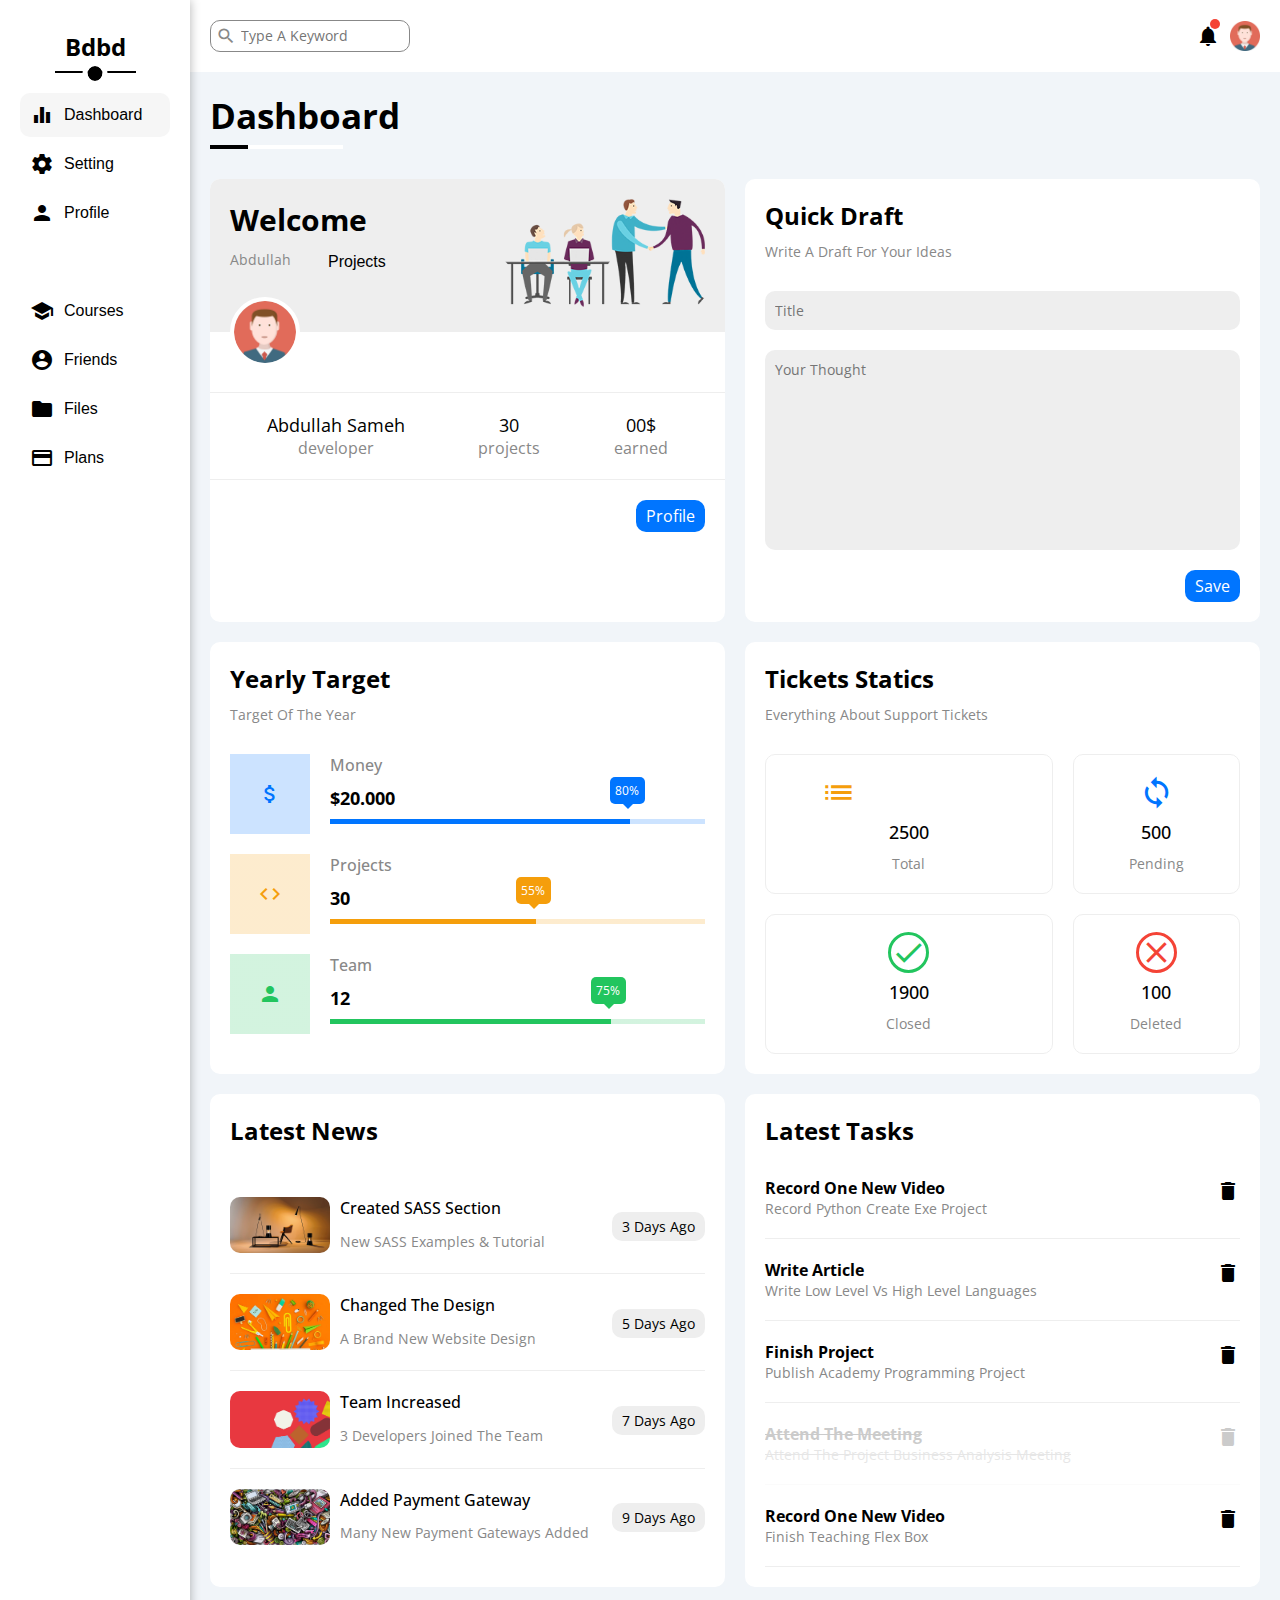
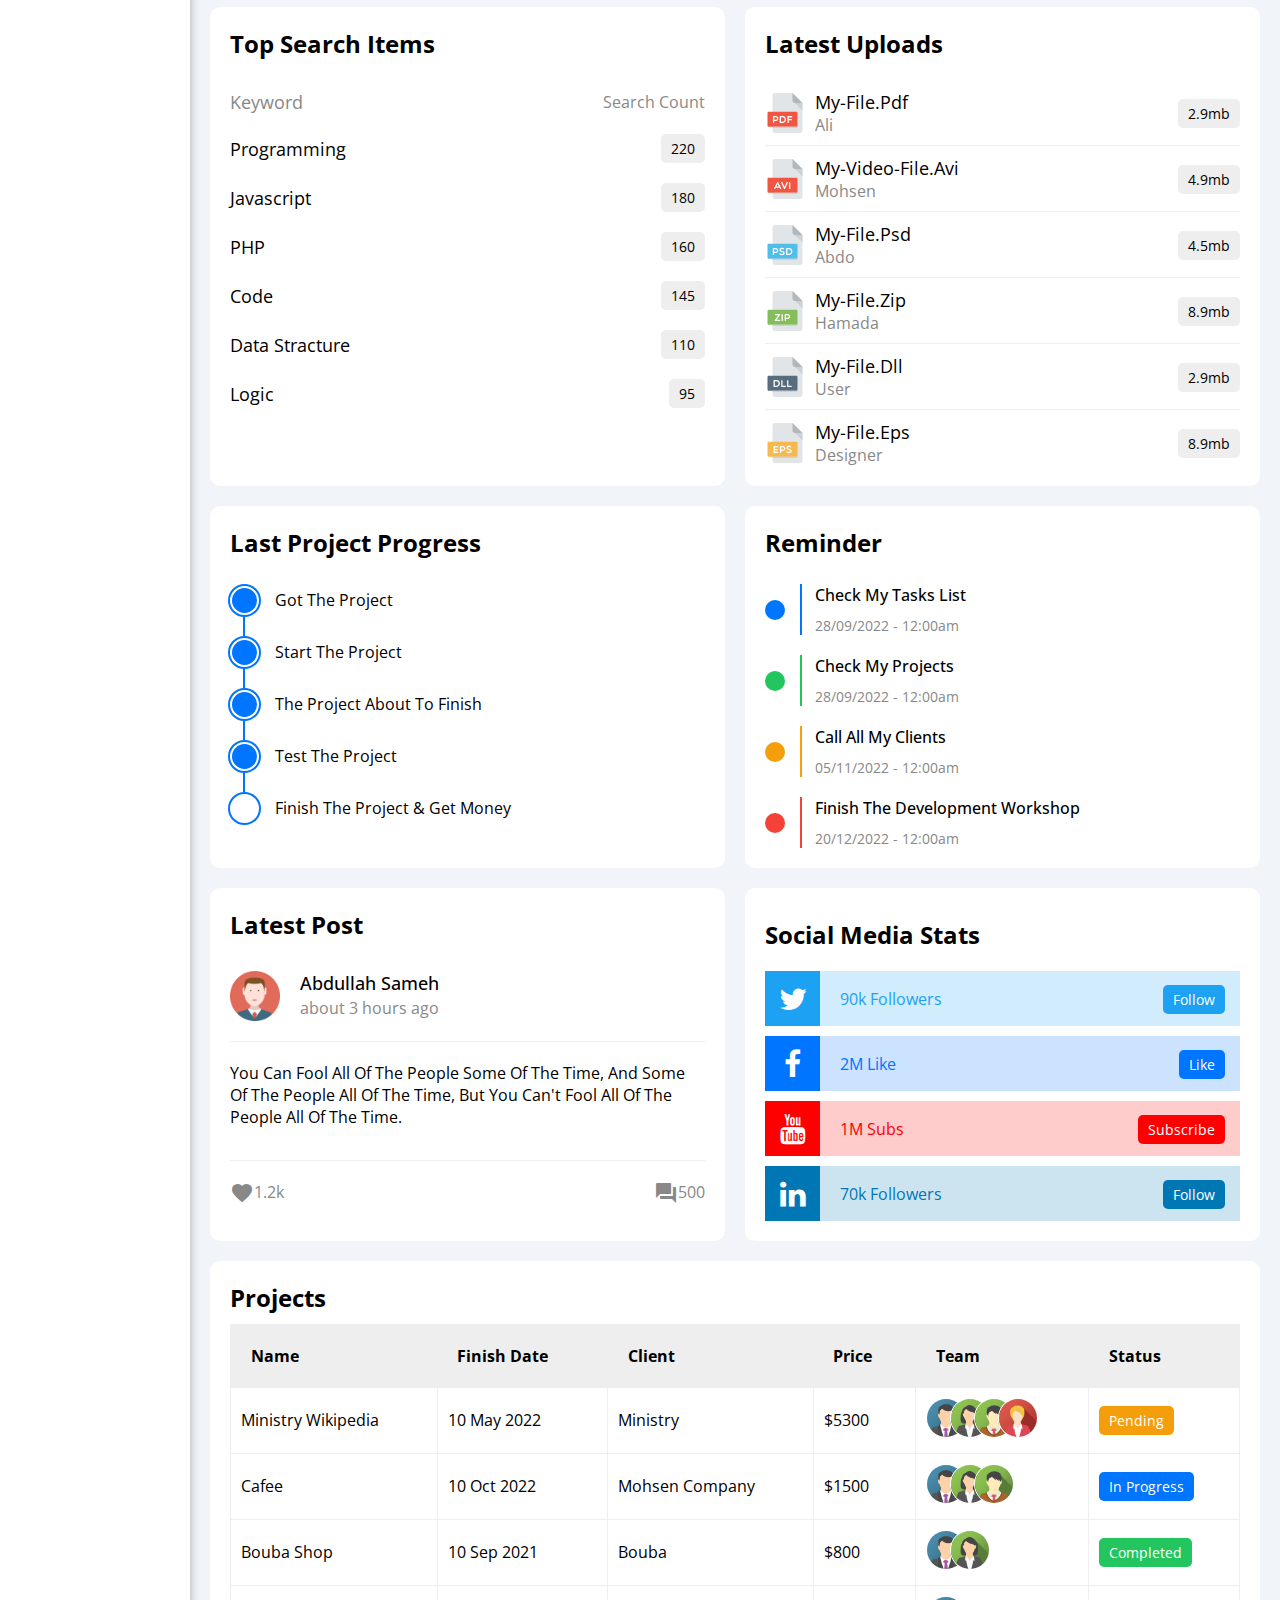
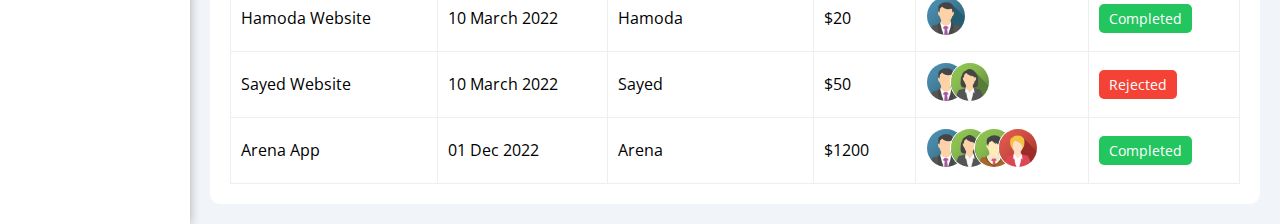
==== commit 6239feef: "move index.html" ====
--- a/index.html
+++ b/index.html
@@ -4,7 +4,6 @@
   <meta charset="UTF-8">
   <meta http-equiv="X-UA-Compatible" content="IE=edge">
   <meta name="viewport" content="width=device-width, initial-scale=1.0">
-  <link rel="stylesheet" href="./mainStyle.css">
   <link rel="icon" href="./imgs/outline_dashboard_black_24dp.png">
   <!-- icons link -->
   <link href="https://fonts.googleapis.com/icon?family=Material+Icons" rel="stylesheet">
@@ -13,7 +12,8 @@
   <link rel="preconnect" href="https://fonts.googleapis.com">
   <link rel="preconnect" href="https://fonts.gstatic.com" crossorigin>
   <link href="https://fonts.googleapis.com/css2?family=Open+Sans:wght@300;500;700;800&display=swap" rel="stylesheet">
-
+  
+  <link rel="stylesheet" href="./css files/mainStyle.css">
   <title>Dashboard</title>
 </head>
 <body>
@@ -28,43 +28,43 @@
           </a>
         </li>
         <li>
-          <a id="navLink" href="./pags/setting/setting.html">
+          <a id="navLink" href="./html files/setting.html">
             <i class="material-icons">settings</i>
             setting
           </a>
         </li>
         <li>
-          <a id="navLink" href="./pags/profile/profile.html">
+          <a id="navLink" href="./html files/profile.html">
             <i class="material-icons">person</i>
             profile
           </a>
         </li>
         <li>
-          <a id="navLink" href="./pags/projects/projects.html">
+          <a id="navLink" href="./html files/projects.html">
             <i class="material-icons">account_tree</i>
             projects
           </a>
         </li>
         <li>
-          <a id="navLink" href="./pags/courses/courses.html">
+          <a id="navLink" href="./html files/courses.html">
             <i class="material-icons">school</i>
             courses
           </a>
         </li>
         <li>
-          <a id="navLink" href="./pags/friends/friends.html">
+          <a id="navLink" href="./html files/friends.html">
             <i class="material-icons">account_circle</i>
             friends
           </a>
         </li>
         <li>
-          <a id="navLink" href="./pags/friends/friends.html">
+          <a id="navLink" href="./html files/files.html">
             <i class="material-icons">folder</i>
             files
           </a>
         </li>
         <li>
-          <a id="navLink" href="./pags/friends/friends.html">
+          <a id="navLink" href="./html files/plans.html">
             <i class="material-icons">credit_card</i>
             plans
           </a>
@@ -94,7 +94,7 @@
               <p>abdullah</p>
             </div>
             <div class="right">
-              <img src="imgs/welcome.png" alt="">
+              <img src="./imgs/welcome.png" alt="">
             </div>
           </header>
           <img src="./imgs/avatar.png" alt="">
@@ -516,6 +516,6 @@
   <footer>
 
   </footer>
-  <script src="./main.js"></script>
+  <script src="./js files/main.js"></script>
 </body>
 </html>--- a/css files/mainStyle.css
+++ b/css files/mainStyle.css
@@ -0,0 +1,1126 @@
+:root {
+  --main-font-color: #000;
+  --second-font-color: #888;
+  --main-bg: #fff;
+  --second-bg: #F1F5F9;
+  --third-bg: #eee;
+  --red: #F44336;
+  --blue: #0075FF;
+  --orange: #F59E0B;
+  --green: #22c55e;
+
+  --time-trannsition: 0.3s;
+  --radius: 10px;
+}
+* {
+  padding: 0;
+  margin: 0;
+  box-sizing: border-box;
+}
+.border-radius {
+  border-radius: var(--radius);
+  -webkit-border-radius: var(--radius);
+  -moz-border-radius: var(--radius);
+  -ms-border-radius: var(--radius);
+  -o-border-radius: var(--radius);
+}
+::-webkit-scrollbar {
+  width: 10px;
+}
+::-webkit-scrollbar-track {
+  background: var(--main-bg);
+}
+::-webkit-scrollbar-thumb {
+  background: var(--blue);
+}
+body {
+  display: flex;
+  font-family: 'Open Sans', sans-serif;
+}
+:is(a, ul, li, input, button, textarea) {
+  all: initial;
+}
+button:hover {
+  background-image: linear-gradient(rgb(0 0 0 / 0.2), rgb(0 0 0 / 0.2)) !important; 
+  cursor: pointer;
+}
+.hover {
+  background: #f6f6f6;
+}
+/* toggle button */
+.checkbtn-div {
+  background: var(--second-font-color);
+  cursor: pointer;
+  width: 75px;
+  height: 30px;
+  position: relative;
+  border-radius: 50px;
+  transition: 0.5s;
+  -webkit-border-radius: 50px;
+  -moz-border-radius: 50px;
+  -ms-border-radius: 50px;
+  -o-border-radius: 50px;
+  -webkit-transition: 0.5s;
+  -moz-transition: 0.5s;
+  -ms-transition: 0.5s;
+  -o-transition: 0.5s;
+}
+.checkbtn-div::before {
+  content: '\e5cd';
+  font-family: 'Material Icons';
+  position: absolute;
+  top: 5px;
+  left: 5px;
+  color: var(--second-font-color);
+  font-size: 20px;
+  background: #fff;
+  border-radius: 50%;
+  transition: 0.3s;
+  -webkit-border-radius: 50%;
+  -moz-border-radius: 50%;
+  -ms-border-radius: 50%;
+  -o-border-radius: 50%;
+  -webkit-transition: 0.3s;
+  -moz-transition: 0.3s;
+  -ms-transition: 0.3s;
+  -o-transition: 0.3s;
+}
+input:checked + .checkbtn-div {
+  background: var(--blue);
+}
+input:checked + .checkbtn-div::before {
+  content: '\e876';
+  color: var(--blue);
+  left: calc(100% - (5px + 20px));
+}
+/* for sections and header init and paragraph after */
+main > .container > .container > section {
+  background-color: var(--main-bg);
+  border-radius: var(--radius);
+  padding: 20px;
+  overflow: hidden;
+  align-content: start;
+  -webkit-border-radius: var(--radius);
+  -moz-border-radius: var(--radius);
+  -ms-border-radius: var(--radius);
+  -o-border-radius: var(--radius);
+}
+main > .container > .container > section > h2,
+main > .container > .container > section > header > h2 {
+  text-transform: capitalize;
+  color: var(--main-font-color);
+  margin-bottom: 10px;
+}
+section > header > h2 + p,
+section > header > div h2 + p {
+  color: var(--second-font-color);
+  text-transform: capitalize;
+  margin: 10px 0;
+  font-size: 14px;
+}
+section > div h2 {
+  text-transform: capitalize;
+  font-size: 18px;
+  font-weight: 500;
+}
+/* start nav left */
+header > nav {
+  padding: 20px;
+  height: 100%;
+  min-height: 100vh;
+  box-shadow: 0 0 10px rgb(0 0 0 / 0.3);
+  background: var(--main-bg);
+  position: relative;
+}
+header > nav > h2 {
+  width: max-content;
+  margin: auto;
+  margin-bottom: 20px;
+  padding: 10px;
+  text-transform: capitalize;
+  position: relative;
+  color: var(--main-font-color);
+}
+header > nav > h2::before {
+  content: '';
+  position: absolute;
+  bottom: 0;
+  left: 0;
+  width: 100%;
+  height: 2px;
+  background: var(--main-font-color);
+}
+header > nav > h2::after {
+  content: '';
+  position: absolute;
+  bottom: -7.5px;
+  outline: 5px solid var(--main-bg);
+  left: 50%;
+  width: 15px;
+  height: 15px;
+  border-radius: 50%;
+  background: var(--main-font-color);
+  transform: translateX(-50%);
+  -webkit-transform: translateX(-50%);
+  -moz-transform: translateX(-50%);
+  -ms-transform: translateX(-50%);
+  -o-transform: translateX(-50%);
+  -webkit-border-radius: 50%;
+  -moz-border-radius: 50%;
+  -ms-border-radius: 50%;
+  -o-border-radius: 50%;
+}
+header > nav > ul {
+  display: grid;
+}
+header > nav > ul > li {
+  width: 150px;
+  border-radius: 10px;
+  margin-bottom: 5px;
+  color: var(--main-font-color);
+  cursor: pointer;
+  transition: var(--time-trannsition);
+  -webkit-transition: var(--time-trannsition);
+  -moz-transition: var(--time-trannsition);
+  -ms-transition: var(--time-trannsition);
+  -o-transition: var(--time-trannsition);
+  -webkit-border-radius: 10px;
+  -moz-border-radius: 10px;
+  -ms-border-radius: 10px;
+  -o-border-radius: 10px;
+}
+header > nav > ul > li:hover {
+  background: #F6F6F6;
+}
+header > nav > ul > li > a {
+  text-transform: capitalize;
+  font-family: 'Open-sans', sans-serif;
+  cursor: pointer;
+  padding: 10px;
+  display: flex;
+  align-items: center;
+  gap: 10px;
+}
+@media only screen and (max-width: 800px){
+  header > nav > h2 {
+      font-size: 16px;
+      padding: 0;
+      padding-bottom: 10px;
+  }
+  header > nav {
+    padding: 10px;
+  }
+  header > nav > ul > li {
+    width: auto;
+  }
+  header > nav > ul > li > a {
+    width: 20px;
+    overflow: hidden;
+  }
+}
+/* end left nav */
+/* start top nav */
+main {
+  width: 100%;
+  background: var(--second-bg) !important;
+}
+main > * {
+  padding: 20px;
+}
+main > nav {
+  display: flex;
+  justify-content: space-between;
+  width: 100%;
+  background-color: var(--main-bg);
+}
+main > nav .search-box {
+  display: flex;
+  align-items: flex-start;
+  gap: 5px;
+  border: 1px solid var(--second-font-color);
+  padding: 5px;
+  width: 200px;
+}
+main > nav .search-box:focus-visible {
+  width: 250px;
+}
+main > nav input {
+  font-family: inherit;
+  font-size: 14px;
+  width: 100%;
+}
+main > nav .search-box > i {
+  color: var(--second-font-color);
+  font-size: 20px;
+}
+main > nav > .right {
+  display: flex;
+  align-items: center;
+  gap: 10px;
+}
+main > nav > .right > i{
+  position: relative;
+  cursor: pointer;
+}
+main > nav > .right > i::before {
+  content: '';
+  width: 10px;
+  height: 10px;
+  border-radius: 50%;
+  background: var(--red);
+  position: absolute;
+  right: 0;
+  top: -5px;
+  -webkit-border-radius: 50%;
+  -moz-border-radius: 50%;
+  -ms-border-radius: 50%;
+  -o-border-radius: 50%;
+}
+main > nav img {
+  width: 30px;
+}
+/* end top nav */
+/* start content in main */
+main > .container > h2 {
+  text-transform: capitalize;
+  font-size: 35px;
+  font-weight: 700;
+  margin-bottom: 30px;
+  width: max-content;
+  position: relative;
+  padding-bottom: 10px;
+  z-index: 1;
+}
+main > .container > h2::after {
+  content: '';
+  width: 70%;
+  height: 4px;
+  background-color: var(--main-bg);
+  position: absolute;
+  bottom: 0;
+  left: 0;
+  z-index: -2;
+}
+main > .container > h2::before {
+  content: '';
+  width: 20%;
+  height: 4px;
+  background-color: var(--main-font-color);
+  position: absolute;
+  bottom: 0;
+}
+main > .container > .container {
+  display: grid;
+  grid-template-columns: repeat(auto-fill, minmax(400px, 1fr));
+  gap: 20px;
+}
+@media only screen and (max-width: 600px) { 
+  main > .container > .container {
+    grid-template-columns: minmax(100px, 1fr);
+  }
+}
+.welcome {
+  padding: 0 !important;
+}
+.welcome > header {
+  display: flex;
+  justify-content: space-between;
+  padding: 20px;
+  background-color: var(--third-bg);
+}
+.welcome > header h2 {
+  font-size: 30px;
+  text-transform: capitalize;
+  color: var(--main-font-color);
+}
+.welcome > header p {
+  color: var(--second-font-color);
+  text-transform: capitalize;
+}
+.welcome > header img {
+  width: 200px;
+}
+.welcome > img {
+  width: 70px;
+  border: 4px solid var(--main-bg);
+  margin-top: -35px;
+  margin-left: 20px;
+  border-radius: 50%;
+  -webkit-border-radius: 50%;
+  -moz-border-radius: 50%;
+  -ms-border-radius: 50%;
+  -o-border-radius: 50%;
+}
+.welcome > img + section {
+  display: flex;
+  justify-content: space-around;
+  text-align: center;
+  padding: 20px;
+  font-size: 16px;
+  border-top: 1px solid var(--third-bg);
+  border-bottom: 1px solid var(--third-bg);
+  margin: 20px 0;
+}
+.welcome > img + section h2 {
+  font-size: 18px;
+  font-weight: normal;
+  text-transform: capitalize;
+}
+.welcome > img + section p {
+  color: var(--second-font-color);
+}
+.welcome > button {
+  background-color: var(--blue);
+  padding: 5px 10px;
+  color: #fff;
+  font-family: inherit;
+  float: right;
+  margin-right: 20px;
+  cursor: pointer;
+  margin-bottom: 20px;
+}
+@media only screen and (max-width: 600px) {
+  .welcome > header img {
+    display: none;
+  }
+  .welcome > img {
+    margin-left: calc(50% - 35px);
+  }
+  .welcome > img + section {
+    flex-direction: column;
+    gap: 10px;
+  }
+  .welcome > img + section > div > h2 {
+    margin-bottom: 5px;
+  }
+} 
+/* end welcome section */
+/* start quick-draft */
+.quick-draft {
+  display: grid;
+  align-items: flex-start;
+  gap: 20px;
+}
+.quick-draft > p {
+  color: var(--second-font-color);
+}
+.quick-draft > :is(input, textarea) {
+  background-color: var(--third-bg);
+  padding: 10px;
+  font-family: inherit;
+  font-size: 14px;
+}
+.quick-draft > textarea {
+  min-height: 180px;
+  resize: none;
+  overflow-wrap: break-word;
+}
+.quick-draft > button {
+  width: fit-content; 
+  background: var(--blue);
+  color: #fff;
+  font-family: inherit;
+  text-transform: capitalize;
+  cursor: pointer;
+  padding: 5px 10px;
+  justify-self: end;
+}
+/* end quick-draft */
+.yearly-target {
+  display: grid;
+  gap: 20px;
+  text-transform: capitalize;
+}
+.yearly-target > p {
+  color: var(--second-font-color);
+  font-size: 14px;
+}
+.yearly-target > div {
+  display: grid;
+  grid-template-columns: 80px auto;
+  gap: 0 20px;
+}
+.yearly-target > div > i {
+  grid-row: 1/4;
+  display: flex;
+  justify-content: center;
+  align-items: center;
+  width: 80px;
+  height: 80px;
+}
+.yearly-target > div > i ,
+.yearly-target > div > progress::-webkit-progress-bar {
+  background-image: linear-gradient(rgb(255 255 255 / .8),rgb(255 255 255 / .8) );
+}
+.yearly-target > div:nth-of-type(1) > i {
+  color: var(--blue);
+  background-color: var(--blue);
+}
+.yearly-target > div:nth-of-type(2) > i {
+  color: var(--orange);
+  background-color: var(--orange);
+} 
+.yearly-target > div:nth-of-type(3) > i {
+  color: var(--green);
+  background-color: var(--green);
+} 
+.yearly-target > div > h2 {
+  font-size: 16px;
+  font-weight: 500;
+  color: var(--second-font-color);
+}
+.yearly-target > div > p {
+  color: var(--main-font-color);
+  font-weight: 700;
+  font-size: 18px;
+}
+.yearly-target > div > progress {
+  width: 100%;
+  border-radius: 0;
+  height: 5px;
+  position: relative;
+}
+.yearly-target > div:nth-of-type(1) > progress::-webkit-progress-bar,
+.yearly-target > div:nth-of-type(1) > progress::-webkit-progress-value {
+  background-color: var(--blue);
+}
+.yearly-target > div:nth-of-type(2) > progress::-webkit-progress-bar,
+.yearly-target > div:nth-of-type(2) > progress::-webkit-progress-value {
+  background-color: var(--orange);
+}
+.yearly-target > div:nth-of-type(3) > progress::-webkit-progress-bar,
+.yearly-target > div:nth-of-type(3) > progress::-webkit-progress-value {
+  background-color: var(--green);
+}
+.yearly-target > div > progress::before {
+  position: absolute;
+  bottom: 20px;
+  font-size: 12px;
+  width: 25px;
+  color: #fff;
+  border-radius: 5px;
+  padding: 5px;
+  -webkit-border-radius: 5px;
+  -moz-border-radius: 5px;
+  -ms-border-radius: 5px;
+  -o-border-radius: 5px;
+}
+.yearly-target > div > progress::after {
+  content: '';
+  position: absolute;
+  bottom: 10px;
+  border: 5px solid transparent;
+} 
+.yearly-target > div:nth-of-type(1) > progress::before {
+  content: '80%';
+  left: calc(80% - 20px);
+  background: var(--blue);
+}
+.yearly-target > div:nth-of-type(1) > progress::after {
+  left: calc(80% - 7.5px);
+  border-color: var(--blue) transparent transparent transparent;
+} 
+.yearly-target > div:nth-of-type(2) > progress::before {
+  content: '55%';
+  left: calc(55% - 20px);
+  background: var(--orange);
+}
+.yearly-target > div:nth-of-type(2) > progress::after {
+  left: calc(55% - 7.5px);
+  border-color: var(--orange) transparent transparent transparent;
+} 
+.yearly-target > div:nth-of-type(3) > progress::before {
+  content: '75%';
+  left: calc(75% - 20px);
+  background: var(--green);
+}
+.yearly-target > div:nth-of-type(3) > progress::after {
+  left: calc(75% - 7.5px);
+  border-color: var(--green) transparent transparent transparent;
+}
+/* start ticket */
+.ticket {
+  display: grid;
+  gap: 20px;
+}
+.ticket > p {
+  color: var(--second-font-color);
+  text-transform: capitalize;
+}
+.ticket > .content {
+  display: grid;
+  grid-template-columns: auto auto;
+  gap: 20px;
+}
+.ticket > .content > section {
+  padding: 20px 0;
+  border: 1px solid var(--third-bg);
+  border-radius: 10px;
+  display: grid;
+  justify-items: center;
+  gap: 10px;
+  -webkit-border-radius: 10px;
+  -moz-border-radius: 10px;
+  -ms-border-radius: 10px;
+  -o-border-radius: 10px;
+}
+.ticket > .content > section > i {
+  font-size: 35px;
+}
+.ticket > .content > section:nth-of-type(1) > i {
+  color: var(--orange);
+}
+.ticket > .content > section:nth-of-type(2) > i {
+  color: var(--blue);
+}
+.ticket > .content > section:nth-of-type(3) > i {
+  color: var(--green);
+  border-radius: 50%;
+  outline: 3px solid var(--green);
+  -webkit-border-radius: 50%;
+  -moz-border-radius: 50%;
+  -ms-border-radius: 50%;
+  -o-border-radius: 50%;
+}
+.ticket > .content > section:nth-of-type(4) > i {
+  color: var(--red);
+  border-radius: 50%;
+  outline: 3px solid var(--red);
+  -webkit-border-radius: 50%;
+  -moz-border-radius: 50%;
+  -ms-border-radius: 50%;
+  -o-border-radius: 50%;
+}
+.ticket > .content > section > p {
+  color: var(--second-font-color);
+  text-transform: capitalize;
+  font-size: 14px;
+}
+/* end ticket */
+/* start latest news */
+.latest-news {
+  display: grid;
+  gap: 20px;
+}
+.latest-news > .content > section {
+  display: grid;
+  grid-template-columns: auto 1fr auto;
+  gap: 10px;
+  padding: 20px 0;
+}
+.latest-news img {
+  width: 100px;
+  grid-row: 1/3;
+}
+.latest-news > .content > section:not(:last-of-type) {
+  border-bottom: 1px solid var(--third-bg);
+}
+.latest-news > .content > section > h2 {
+  font-size: 16px;
+  text-transform: capitalize;
+}
+.latest-news > .content > section > p:nth-of-type(1) {
+  grid-column: 2/3;
+  color: var(--second-font-color);
+  text-transform: capitalize;
+  font-size: 14px;
+}
+.latest-news > .content > section > p:nth-of-type(2) {
+  margin-top: -20px;
+  font-size: 14px;
+  background: var(--third-bg);
+  height: fit-content;
+  padding: 5px 10px;
+  text-transform: capitalize;
+}
+
+@media only screen and (max-width: 600px) { 
+  .latest-news > .content > section {
+    display: flex;
+    flex-direction: column;
+    align-items: center;
+  }
+  .latest-news > .content > section > * {
+    margin: 0 !important;
+  }
+}
+/* end latest news */
+/* start latest tasks */
+.latest-tasks > section {
+  padding: 20px 0;
+  display: grid;
+  grid-template-columns: auto auto;
+  border-bottom: 1px solid var(--third-bg);
+}
+.latest-tasks > section > h2 {
+  text-transform: capitalize;
+  font-size: 16px;
+}
+.latest-tasks > section > p {
+  text-transform: capitalize;
+  font-size: 14px;
+  color: var(--second-font-color);
+  grid-column: 1/2 ;
+}
+.latest-tasks > section > i {
+  justify-self: end;
+  margin-top: -20px;
+  cursor: pointer;
+  transition: var(--time-trannsition);
+  -webkit-transition: var(--time-trannsition);
+  -moz-transition: var(--time-trannsition);
+  -ms-transition: var(--time-trannsition);
+  -o-transition: var(--time-trannsition);
+}
+.latest-tasks > section > i:hover {
+  color: red;
+}
+.latest-tasks > section:nth-last-child(2) {
+  opacity: 0.2;
+}
+.latest-tasks > section:nth-last-child(2) > i:hover {
+  color: initial;
+}
+.latest-tasks > section:nth-last-child(2) > h2 {
+  text-decoration: line-through;
+}
+.latest-tasks > section:nth-last-child(2) > p {
+  text-decoration: line-through;
+}
+/* end latest tasks */
+/* search-item */
+.search-item {
+  display: grid;
+  gap: 20px;
+}
+.search-item > section {
+  display: flex;
+  justify-content: space-between;
+  align-items: center;
+}
+.search-item > section:nth-of-type(1) {
+  text-transform: capitalize;
+  color: var(--second-font-color);
+}
+.search-item > section > h2 {
+  font-size: 18px;
+  text-transform: capitalize;
+  font-weight: normal;
+}
+.search-item > section:not(:nth-of-type(1)) > p {
+  background: var(--third-bg);
+  padding: 5px 10px;
+  font-size: 14px;
+  border-radius: 5px;
+  -webkit-border-radius: 5px;
+  -moz-border-radius: 5px;
+  -ms-border-radius: 5px;
+  -o-border-radius: 5px;
+}
+/* end search-item */
+/* start latest uploads */
+.latest-uploads {
+  display: grid;
+  gap: 20px;
+}
+.latest-uploads > .content {
+  display: inherit;
+  gap: inherit;
+}
+.latest-uploads > .content > section {
+  display: flex;
+  justify-content: space-between;
+  align-items: center;
+  position: relative;
+}
+.latest-uploads > .content > section:not(:last-child)::before {
+  content: '';
+  position: absolute;
+  bottom: -10px;
+  width: 100%;
+  height: 1px;
+  background: var(--third-bg);
+}
+.latest-uploads > .content > section > .left {
+  display: grid;
+  grid-template-columns: auto auto;
+  align-items: center;
+  column-gap: 10px;
+}
+.latest-uploads > .content h2 {
+  font-weight: normal;
+  font-size: 18px;
+}
+.latest-uploads > .content > section > .left p {
+  color: var(--second-font-color);
+  text-transform: capitalize;
+  font-family: inherit;
+}
+.latest-uploads img {
+  width: 40px;
+  grid-row: 1/3;
+}
+.latest-uploads > .content > section > .right {
+  background: var(--third-bg);
+  padding: 5px 10px;
+  border-radius: 5px;
+  font-size: 14px;
+  -webkit-border-radius: 5px;
+  -moz-border-radius: 5px;
+  -ms-border-radius: 5px;
+  -o-border-radius: 5px;
+}
+/* end latest uploads */
+/* start progress-project */
+.progress-project {
+  display: grid;
+  align-content: start;
+  gap: 20px;
+  background-image: linear-gradient(rgb(255 255 255 / 0.9), rgb(255 255 255 / 0.9)), url('./imgs/project.png');
+  background-size: 150px;
+  background-repeat: no-repeat;
+  background-position: bottom right;
+}
+.progress-project > ul {
+  display: grid;
+  gap: 30px;
+}
+.progress-project > ul > li {
+  position: relative;
+  margin-left: 45px;
+  text-transform: capitalize;
+  font-family: 'Open Sans', sans-serif;
+}
+.progress-project > ul > li:not(:last-child):after {
+  content: '';
+  position: absolute;
+  width: 2px;
+  height: 20px;
+  left: -32.5px;
+  bottom: -25px;
+  background: var(--blue);
+}
+.progress-project > ul > li::before {
+  content: '';
+  position: absolute;
+  width: 25px;
+  height: 25px;
+  background: var(--blue);
+  border-radius: 50%;
+  border: 2px solid #fff;
+  outline: 2px solid var(--blue);
+  left: -45px;
+  bottom: -4.2px;
+  -webkit-border-radius: 50%;
+  -moz-border-radius: 50%;
+  -ms-border-radius: 50%;
+  -o-border-radius: 50%;
+}
+.progress-project > ul > li:nth-last-of-type(2):before {
+  animation: pop linear 1s infinite alternate;
+  -webkit-animation: pop linear 1s infinite alternate;
+} 
+.progress-project > ul > li:last-of-type::before {
+  background: var(--main-bg);
+}
+@keyframes pop {
+  0% {
+    background: var(--blue);
+  }
+  100% {
+    background: var(--main-bg);
+  }
+}
+/* end progress-project */
+/* start reminder */
+.reminder {
+  display: grid;
+  gap: 15px;
+}
+.reminder > .content {
+  display: grid;
+  gap: 20px;
+}
+.reminder > div > section {
+  padding-left: 50px;
+  position: relative;
+}
+.reminder > div > section::before {
+  content: '';
+  width: 20px;
+  height: 20px;
+  position: absolute;
+  left: 0;
+  top: 50%;
+  transform: translateY(-50%);
+  border-radius: 50%;
+  -webkit-border-radius: 50%;
+  -moz-border-radius: 50%;
+  -ms-border-radius: 50%;
+  -o-border-radius: 50%;
+  -webkit-transform: translateY(-50%);
+  -moz-transform: translateY(-50%);
+  -ms-transform: translateY(-50%);
+  -o-transform: translateY(-50%);
+}
+.reminder > div > section::after {
+  content: '';
+  width: 2px;
+  height: 100%;
+  position: absolute;
+  top: 0;
+  left: 35px;
+}
+.reminder > div > section:nth-of-type(1)::after,
+.reminder > div > section:nth-of-type(1)::before {
+  background-color: var(--blue);
+}
+.reminder > div > section:nth-of-type(2)::after,
+.reminder > div > section:nth-of-type(2)::before {
+  background-color: var(--green);
+}
+.reminder > div > section:nth-of-type(3)::after,
+.reminder > div > section:nth-of-type(3)::before {
+  background-color: var(--orange);
+}
+.reminder > div > section:nth-of-type(4)::after,
+.reminder > div > section:nth-of-type(4)::before {
+  background-color: var(--red);
+}
+.reminder > div > section > h2 {
+  text-transform: capitalize;
+  font-size: 16px;
+  margin-bottom: 10px;
+}
+.reminder > div > section > p {
+  font-size: 14px;
+  color: var(--second-font-color);
+}
+/* end reminder */
+/* start latest-post */
+.latest-post {
+  display: grid;
+  gap: 20px;
+}
+.latest-post > div {
+  display: grid;
+  grid-template-columns: auto 1fr;
+  column-gap: 20px;
+}
+.latest-post > div > img {
+  width: 50px;
+  grid-row: 1/3;
+}
+.latest-post > div > h2 {
+  font-size: 18px;
+}
+.latest-post > div > p {
+  color: var(--second-font-color);
+}
+.latest-post > p {
+  border-top:1px solid var(--third-bg);
+  border-bottom:1px solid var(--third-bg);
+  min-height: 120px;
+  padding: 20px 0;
+}
+.latest-post > footer {
+  display: flex;
+  justify-content: space-between;
+}
+.latest-post > footer > * {
+  display: flex;
+  color: var(--second-font-color);
+}
+/* end latest-post */
+/* start stats */
+.stats {
+  display: grid;
+  gap: 10px;
+}
+.stats > h2 {
+  margin-top: 10px;
+}
+.stats > div {
+  display: grid;
+  grid-template-columns: auto 1fr auto;
+  column-gap: 20px;
+  align-items: baseline;
+}
+.stats > div > i {
+  grid-row: 1/3;
+  width: 55px;
+  height: 55px;
+  color: #fff;
+  font-size: 30px;
+  display: flex;
+  justify-content: center;
+  align-items: center;
+}
+.stats > div > i:hover {
+  transform: rotate(5deg);
+  transition: var(--time-trannsition);
+  -webkit-transform: rotate(5deg);
+  -moz-transform: rotate(5deg);
+  -ms-transform: rotate(5deg);
+  -o-transform: rotate(5deg);
+  -webkit-transition: var(--time-trannsition);
+  -moz-transition: var(--time-trannsition);
+  -ms-transition: var(--time-trannsition);
+  -o-transition: var(--time-trannsition);
+}
+.stats > div > *:not(i) {
+  text-transform: capitalize;
+  transform: translateY(-5px);
+  -webkit-transform: translateY(-5px);
+  -moz-transform: translateY(-5px);
+  -ms-transform: translateY(-5px);
+  -o-transform: translateY(-5px);
+}
+.stats > div > button {
+  margin-right: 15px;
+  cursor: pointer;
+  font-family: inherit;
+  font-size: 14px;
+  padding: 5px 10px;
+  border-radius: 5px;
+  color: #fff;
+  -webkit-border-radius: 5px;
+  -moz-border-radius: 5px;
+  -ms-border-radius: 5px;
+  -o-border-radius: 5px;
+} 
+.stats > div:nth-of-type(1) > button {
+  background: #1da1f2;
+}
+.stats > div:nth-of-type(1) {
+  background: #1da1f2;
+  background-image: linear-gradient(rgb(255 255 255 / 0.8), rgb(255 255 255 / 0.8));
+}
+.stats > div:nth-of-type(1) > i {
+  background: #1da1f2;
+}
+.stats > div:nth-of-type(1) > p {
+  color: #1da1f2;
+}
+.stats > div:nth-of-type(2) > button {
+  background: var(--blue);
+}
+.stats > div:nth-of-type(2) {
+  background: var(--blue);
+  background-image: linear-gradient(rgb(255 255 255 / 0.8), rgb(255 255 255 / 0.8));
+}
+.stats > div:nth-of-type(2) > i {
+  background: var(--blue);
+}
+.stats > div:nth-of-type(2) > p {
+  color: var(--blue);
+}
+.stats > div:nth-of-type(3) > button {
+  background: red;
+}
+.stats > div:nth-of-type(3) {
+  background: red;
+  background-image: linear-gradient(rgb(255 255 255 / 0.8), rgb(255 255 255 / 0.8));
+}
+.stats > div:nth-of-type(3) > i {
+  background: red;
+}
+.stats > div:nth-of-type(3) > p {
+  color: red;
+}
+.stats > div:nth-of-type(4) > button {
+  background: #0077B5;
+}
+.stats > div:nth-of-type(4) {
+  background: #0077B5;
+  background-image: linear-gradient(rgb(255 255 255 / 0.8), rgb(255 255 255 / 0.8));
+}
+.stats > div:nth-of-type(4) > i {
+  background: #0077B5;
+}
+.stats > div:nth-of-type(4) > p {
+  color: #0077B5;
+}
+/* end stats */
+/* start projects */
+.projects {
+  overflow: auto !important;
+}
+.projects > h2 {
+  margin-bottom: 20px;
+}
+
+.projects img {
+  width: 40px;
+  border-radius: 50%;
+  position: relative;
+  border: 1px solid #fff;
+  -webkit-border-radius: 50%;
+  -moz-border-radius: 50%;
+  -ms-border-radius: 50%;
+  -o-border-radius: 50%;
+}
+.projects img:not(:first-child) {
+  margin-left: -20px ;
+}
+.projects img:hover {
+  z-index: 10;
+  cursor: pointer;
+}
+@media only screen and (min-width: 1050px) and (max-width: 1500px) {
+  .projects {
+    grid-column: 1/3;
+  }
+}
+@media only screen and (min-width: 1500px) {
+  .projects {
+    grid-column: 1/4;
+  }
+}
+.projects > table {
+  width: 100%;
+  border-collapse: collapse;
+  min-width: 900px;
+}
+.projects > table > thead {
+  background: var(--third-bg);
+  border: 1px solid var(--third-bg);
+}
+.projects > table > thead > tr > th {
+  text-align: start;
+  padding: 20px;
+  text-transform: capitalize;
+}
+.projects > table > tbody > tr > td {
+  padding: 10px;
+  border: 1px solid var(--third-bg);
+  text-transform: capitalize;
+}
+.projects > table > tbody > tr:hover > td {
+  background: rgb(0 0 0 / .015);
+}
+.projects > table > tbody > tr > td:last-of-type > p {
+  padding: 5px 10px;
+  max-width: fit-content;
+  font-size: 14px;
+  border-radius: 5px;
+  color: #fff;
+  -webkit-border-radius: 5px;
+  -moz-border-radius: 5px;
+  -ms-border-radius: 5px;
+  -o-border-radius: 5px;
+}
+.projects > table > tbody > tr:nth-of-type(1) > td:last-of-type > p {
+  background: var(--orange);
+}
+.projects > table > tbody > tr:nth-of-type(2) > td:last-of-type > p {
+  background: var(--blue);
+}
+.projects > table > tbody > tr:is(:nth-of-type(3), :nth-of-type(4), :nth-of-type(6)) > td:last-of-type > p {
+  background: var(--green);
+}
+.projects > table > tbody > tr:nth-of-type(5) > td > p {
+  background: var(--red);
+}
+/* end projects */
+/* end content in main */
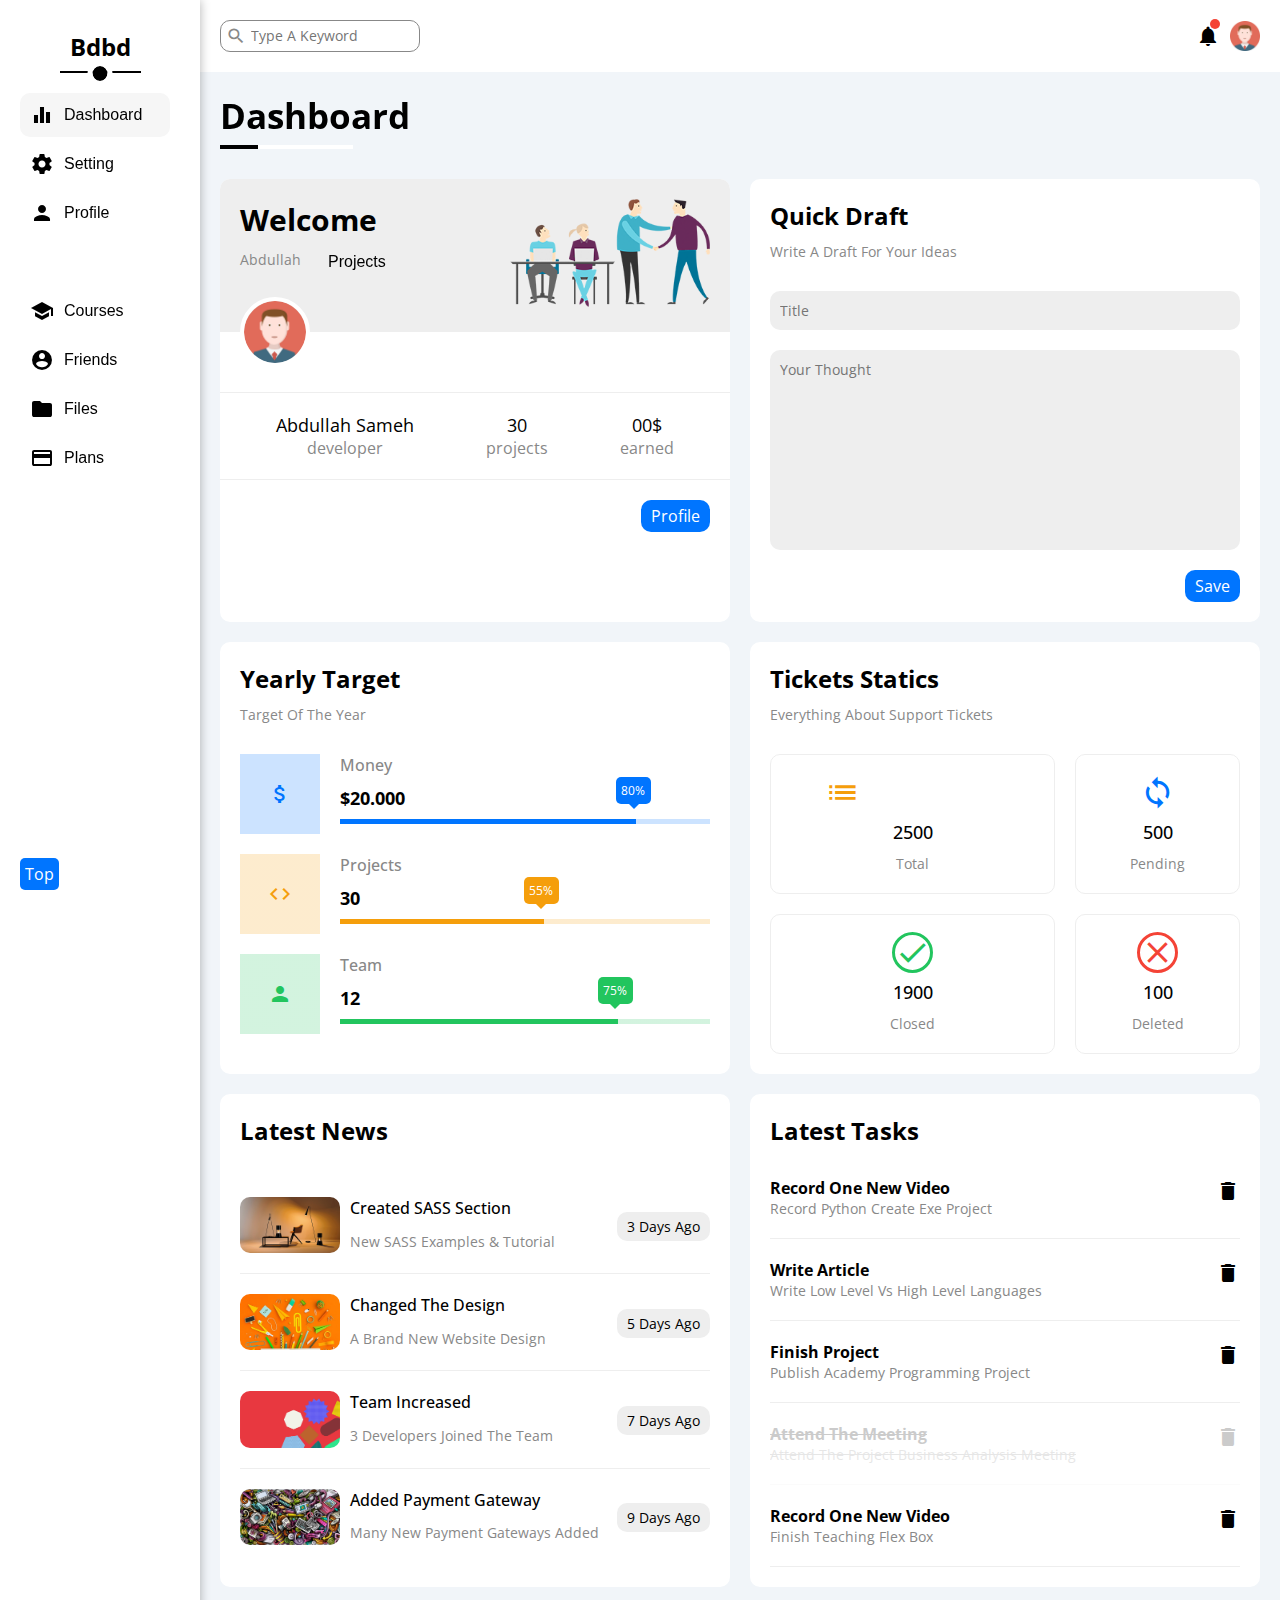
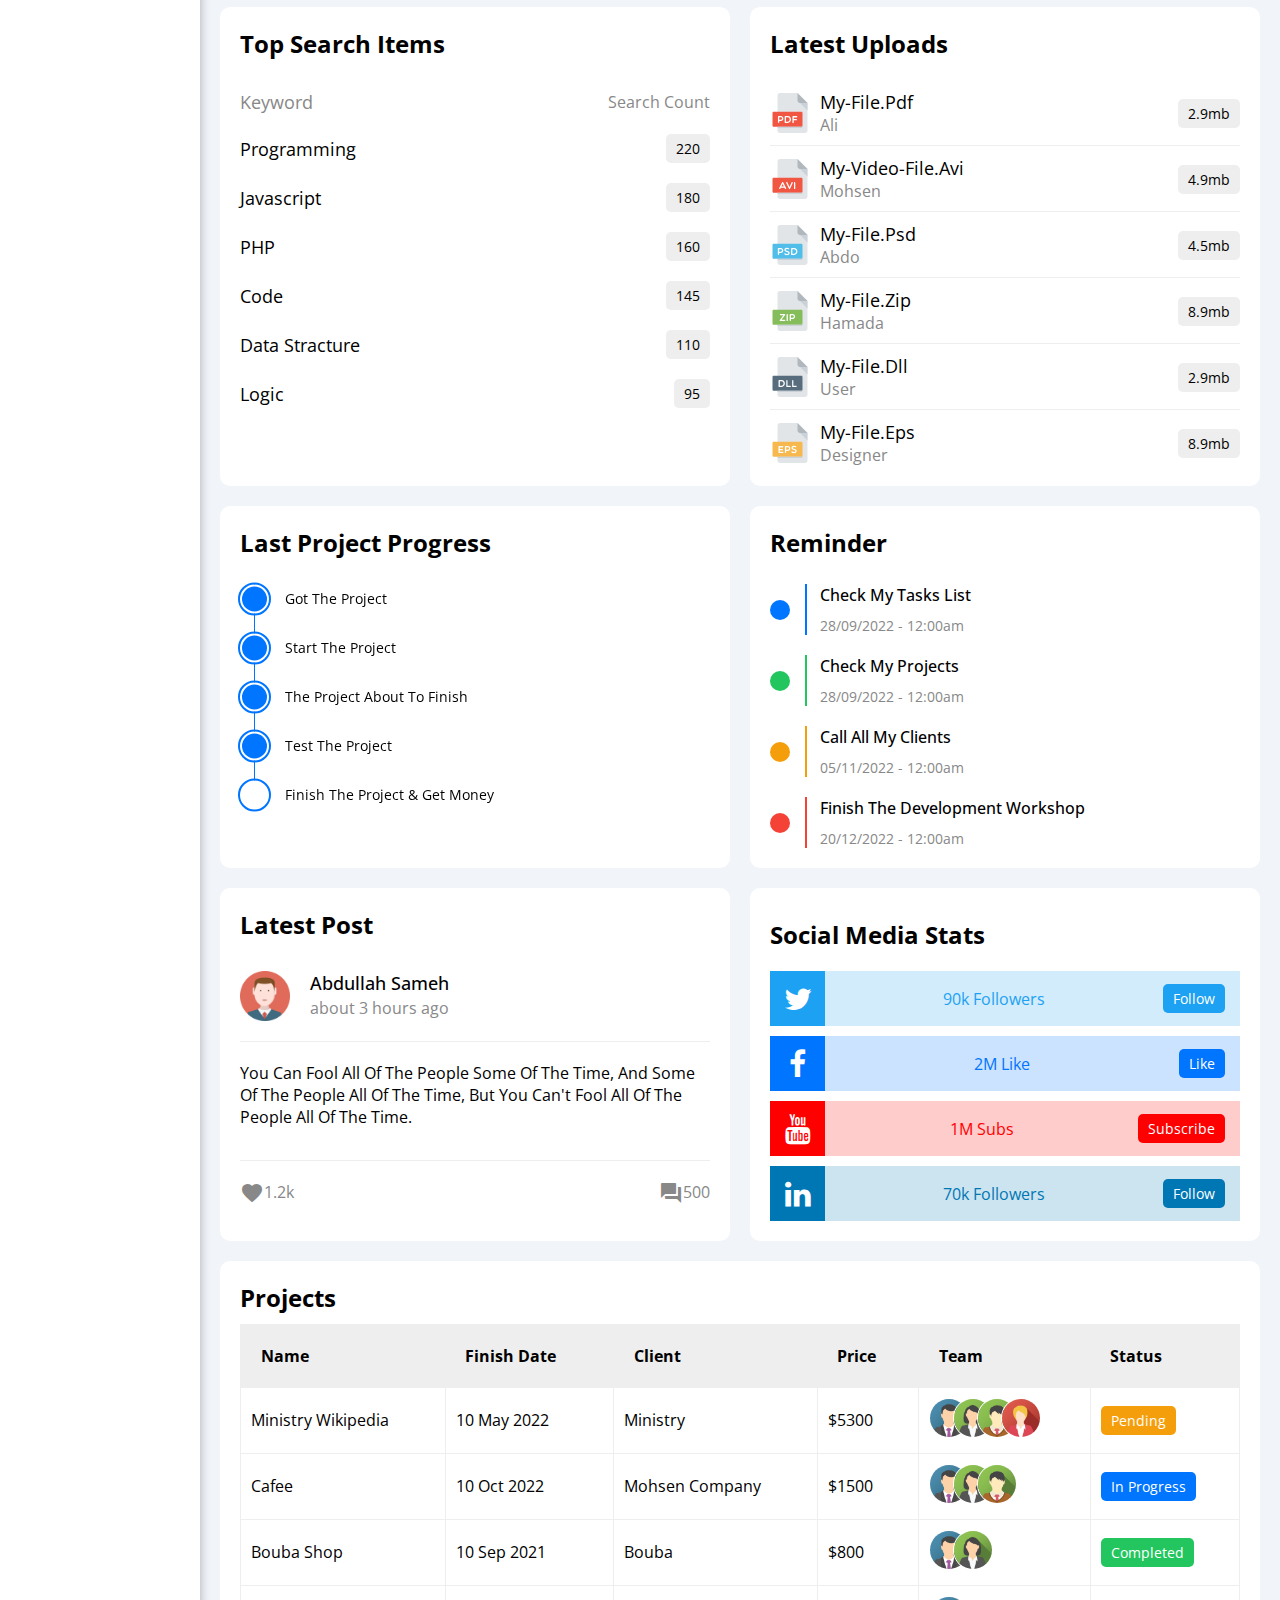
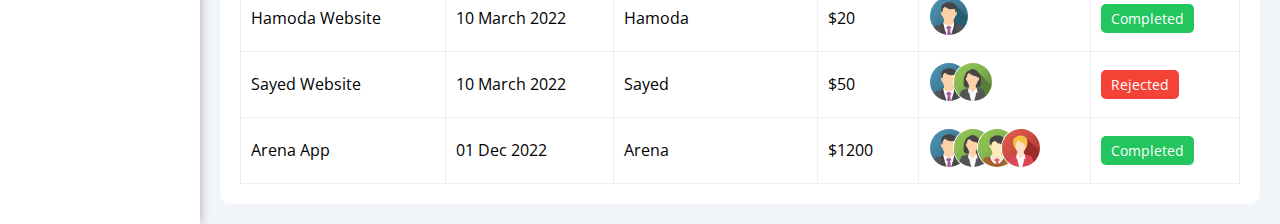
==== commit 7ac90218: "top btn" ====
--- a/index.html
+++ b/index.html
@@ -19,7 +19,7 @@
 <body>
   <header>
     <nav>
-      <h2>bdbd</h2>
+      <h2 id="top">bdbd</h2>
       <ul>
         <li>
           <a id="navLink" href="./index.html">
@@ -70,6 +70,7 @@
           </a>
         </li>
       </ul>
+      <a href="#top">top</a>
     </nav>
   </header>
 
--- a/css files/mainStyle.css
+++ b/css files/mainStyle.css
@@ -23,6 +23,9 @@
   -moz-border-radius: var(--radius);
   -ms-border-radius: var(--radius);
   -o-border-radius: var(--radius);
+}
+html {
+  scroll-behavior: smooth;
 }
 ::-webkit-scrollbar {
   width: 10px;
@@ -128,6 +131,7 @@
   padding: 20px;
   height: 100%;
   min-height: 100vh;
+  min-width: 200px;
   box-shadow: 0 0 10px rgb(0 0 0 / 0.3);
   background: var(--main-bg);
   position: relative;
@@ -172,6 +176,7 @@
 }
 header > nav > ul {
   display: grid;
+  position: fixed;
 }
 header > nav > ul > li {
   width: 150px;
@@ -201,14 +206,30 @@
   align-items: center;
   gap: 10px;
 }
+header > nav > a {
+  cursor: pointer;
+  position: fixed;
+  bottom: 10px;
+  padding: 5px;
+  text-transform: capitalize;
+  font-family: inherit;
+  background: var(--blue);
+  color: #fff;
+  border-radius: 5px;
+  -webkit-border-radius: 5px;
+  -moz-border-radius: 5px;
+  -ms-border-radius: 5px;
+  -o-border-radius: 5px;
+}
 @media only screen and (max-width: 800px){
+  header > nav {
+    min-width: auto;
+    padding: 10px;
+  }
   header > nav > h2 {
       font-size: 16px;
       padding: 0;
       padding-bottom: 10px;
-  }
-  header > nav {
-    padding: 10px;
   }
   header > nav > ul > li {
     width: auto;
@@ -316,7 +337,7 @@
 }
 @media only screen and (max-width: 600px) { 
   main > .container > .container {
-    grid-template-columns: minmax(100px, 1fr);
+    grid-template-columns: minmax(100px, 1fr) !important;
   }
 }
 .welcome {
@@ -771,7 +792,7 @@
   -o-border-radius: 5px;
 }
 /* end latest uploads */
-/* start progress-project */
+/* start last progress-project */
 .progress-project {
   display: grid;
   align-content: start;
@@ -784,21 +805,23 @@
 .progress-project > ul {
   display: grid;
   gap: 30px;
+  position: relative;
+}
+.progress-project > ul::before {
+  content: '';
+  position: absolute;
+  width: 1px;
+  height: 100%;
+  background: var(--blue);
+  left: 14px;
+  top: -5px
 }
 .progress-project > ul > li {
   position: relative;
   margin-left: 45px;
   text-transform: capitalize;
   font-family: 'Open Sans', sans-serif;
-}
-.progress-project > ul > li:not(:last-child):after {
-  content: '';
-  position: absolute;
-  width: 2px;
-  height: 20px;
-  left: -32.5px;
-  bottom: -25px;
-  background: var(--blue);
+  font-size: 14px;
 }
 .progress-project > ul > li::before {
   content: '';
@@ -810,7 +833,8 @@
   border: 2px solid #fff;
   outline: 2px solid var(--blue);
   left: -45px;
-  bottom: -4.2px;
+  top: 50%;
+  transform: translateY(-50%);
   -webkit-border-radius: 50%;
   -moz-border-radius: 50%;
   -ms-border-radius: 50%;
@@ -944,10 +968,9 @@
   display: grid;
   grid-template-columns: auto 1fr auto;
   column-gap: 20px;
-  align-items: baseline;
+  place-items: center;
 }
 .stats > div > i {
-  grid-row: 1/3;
   width: 55px;
   height: 55px;
   color: #fff;
@@ -970,11 +993,6 @@
 }
 .stats > div > *:not(i) {
   text-transform: capitalize;
-  transform: translateY(-5px);
-  -webkit-transform: translateY(-5px);
-  -moz-transform: translateY(-5px);
-  -ms-transform: translateY(-5px);
-  -o-transform: translateY(-5px);
 }
 .stats > div > button {
   margin-right: 15px;
